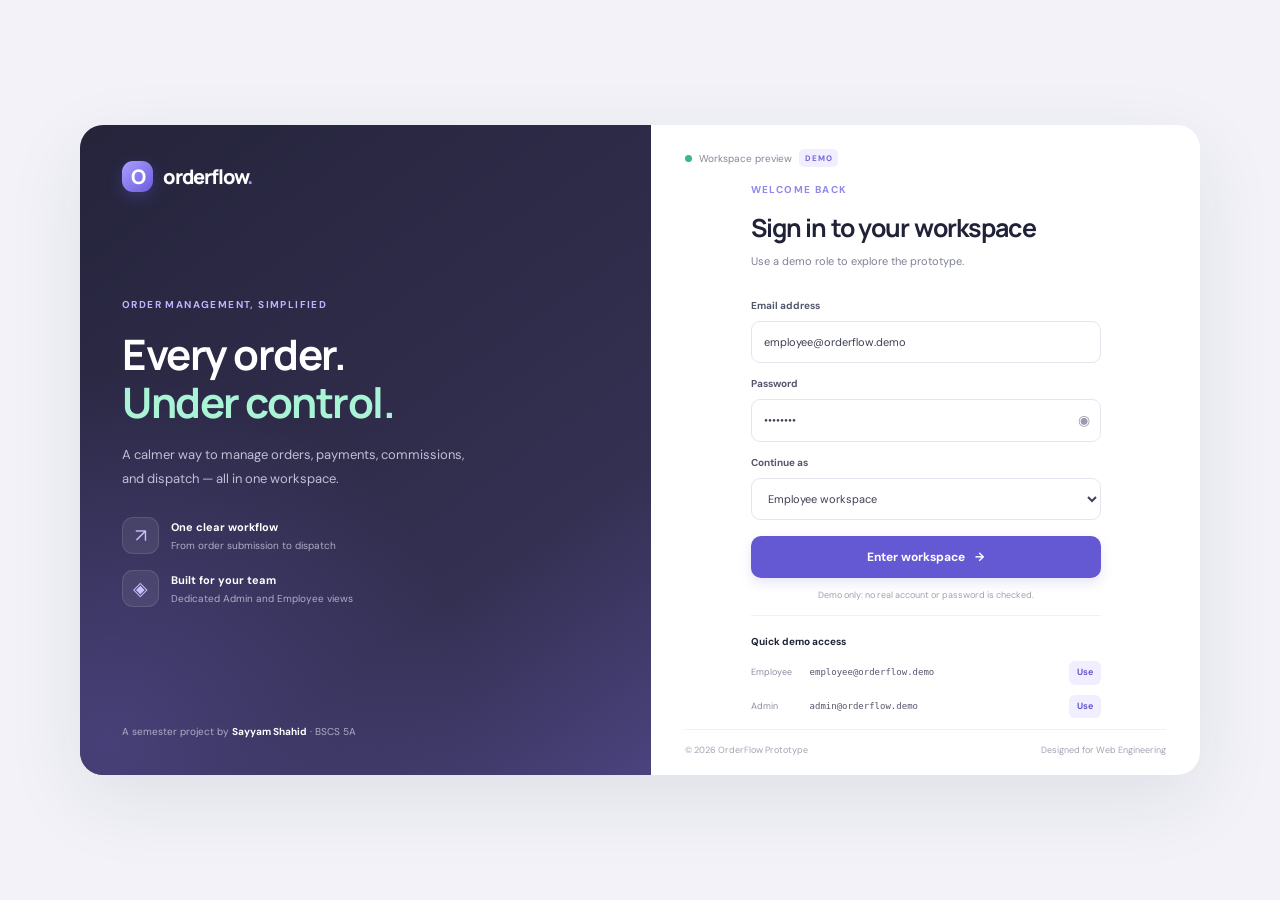
==== index.html @ 7c4fb4cf "Initial commit" ====
<!doctype html>
<html lang="en">
<head>
  <meta charset="utf-8">
  <meta name="viewport" content="width=device-width, initial-scale=1">
  <meta name="description" content="OrderFlow order management system front-end prototype">
  <title>Sign in | OrderFlow</title>
  <link rel="preconnect" href="https://fonts.googleapis.com">
  <link href="https://fonts.googleapis.com/css2?family=DM+Sans:wght@400;500;600;700&family=Manrope:wght@400;500;600;700;800&display=swap" rel="stylesheet">
  <link rel="stylesheet" href="css/style.css">
  <script src="js/app.js" defer></script>
</head>
<body class="login-page">
  <main class="login-shell">
    <section class="login-brand">
      <a class="brand brand-light" href="index.html"><span class="brand-mark">O</span><span>orderflow<span class="brand-dot">.</span></span></a>
      <div class="login-brand-copy">
        <span class="eyebrow">ORDER MANAGEMENT, SIMPLIFIED</span>
        <h1>Every order.<br><em>Under control.</em></h1>
        <p>A calmer way to manage orders, payments, commissions, and dispatch — all in one workspace.</p>
        <div class="login-feature"><span class="feature-icon">↗</span><span><b>One clear workflow</b><small>From order submission to dispatch</small></span></div>
        <div class="login-feature"><span class="feature-icon">◈</span><span><b>Built for your team</b><small>Dedicated Admin and Employee views</small></span></div>
      </div>
      <div class="login-brand-footer">A semester project by <b>Sayyam Shahid</b> · BSCS 5A</div>
    </section>
    <section class="login-panel">
      <div class="login-top"><span class="status-dot"></span> Workspace preview <span class="demo-label">DEMO</span></div>
      <div class="login-form-wrap">
        <span class="eyebrow">WELCOME BACK</span>
        <h2>Sign in to your workspace</h2>
        <p class="muted">Use a demo role to explore the prototype.</p>
        <form id="loginForm" class="stack-form">
          <label for="loginEmail">Email address</label>
          <input id="loginEmail" name="email" type="email" placeholder="you@company.com" value="employee@orderflow.demo" required>
          <label for="loginPassword">Password</label>
          <div class="password-field"><input id="loginPassword" name="password" type="password" placeholder="Enter any password" value="demo1234" required><button class="password-toggle" type="button" data-toggle-password="loginPassword" aria-label="Show password">◉</button></div>
          <label for="loginRole">Continue as</label>
          <select id="loginRole" name="role"><option value="employee">Employee workspace</option><option value="admin">Administrator workspace</option></select>
          <button class="btn btn-primary btn-wide" type="submit">Enter workspace <span>→</span></button>
          <p class="form-note">Demo only: no real account or password is checked.</p>
        </form>
        <div class="demo-accounts"><b>Quick demo access</b><div><span>Employee</span><code>employee@orderflow.demo</code><button type="button" data-demo-role="employee">Use</button></div><div><span>Admin</span><code>admin@orderflow.demo</code><button type="button" data-demo-role="admin">Use</button></div></div>
      </div>
      <footer class="login-footer">© 2026 OrderFlow Prototype <span>Designed for Web Engineering</span></footer>
    </section>
  </main>
</body>
</html>
---- css/style.css ----
/* OrderFlow — shared responsive UI
   Student project: Sayyam Shahid | MIS 41488 | Section 5A */
:root{--ink:#202238;--muted:#7e8197;--paper:#f6f7fb;--surface:#fff;--line:#ececf3;--violet:#6558d3;--violet-dark:#5145bc;--violet-soft:#f0eeff;--mint:#2aa982;--mint-soft:#e6f7f0;--amber:#d99b2b;--amber-soft:#fff4df;--coral:#df6c72;--coral-soft:#fff0f0;--blue:#4e8fdb;--blue-soft:#eaf3ff;--nav:#202032;--nav-muted:#a6a6bc;--shadow:0 10px 35px rgba(36,34,68,.045);--radius:16px}
*{box-sizing:border-box}html{scroll-behavior:smooth}body{margin:0;background:var(--paper);color:var(--ink);font-family:"DM Sans",Arial,sans-serif;font-size:14px;line-height:1.5}h1,h2,h3,h4,p{margin-top:0}h1,h2,h3{font-family:Manrope,"DM Sans",sans-serif;letter-spacing:-.035em}h1{font-size:30px;line-height:1.2;margin-bottom:8px}h2{font-size:25px}h3{font-size:16px;margin-bottom:5px}p{color:var(--muted)}a{color:inherit;text-decoration:none}button,input,select,textarea{font:inherit}button,a,select{ -webkit-tap-highlight-color:transparent}button{cursor:pointer}button:focus-visible,a:focus-visible,input:focus-visible,select:focus-visible,textarea:focus-visible{outline:3px solid #b8b2ff;outline-offset:2px}button:disabled{opacity:.45;cursor:not-allowed}.muted{color:var(--muted)}.eyebrow{font-size:10px;letter-spacing:.14em;font-weight:700;color:#9188e9}.brand{display:flex;align-items:center;gap:10px;color:#fff;font:800 20px Manrope,sans-serif;letter-spacing:-.06em}.brand-mark{width:31px;height:31px;border-radius:11px;background:linear-gradient(135deg,#a99fff,#6d5bdd);display:grid;place-items:center;color:#fff;font-size:20px;box-shadow:0 5px 15px #6758d34d}.brand-dot{color:#9d92ff}.btn{display:inline-flex;align-items:center;justify-content:center;gap:10px;border:1px solid transparent;border-radius:10px;padding:11px 16px;font-weight:700;font-size:12px;transition:transform .18s,background .18s,border-color .18s}.btn:hover{transform:translateY(-1px)}.btn-primary{background:var(--violet);color:white;box-shadow:0 5px 12px #6558d326}.btn-primary:hover{background:var(--violet-dark)}.btn-secondary{background:white;border-color:#e5e5ef;color:#484960}.btn-secondary:hover{border-color:#c9c4f8;background:#fbfaff}.btn-wide{width:100%;margin-top:8px}.btn-small{padding:8px 11px;font-size:11px}.text-link,.inline-link{color:var(--violet);font-weight:700;font-size:12px}.inline-link{display:block;background:none;border:0;padding:4px 0;text-align:left}.text-link:hover,.inline-link:hover{text-decoration:underline}
.app-layout{min-height:100vh}.sidebar{position:fixed;z-index:30;left:0;top:0;bottom:0;width:252px;background:var(--nav);color:#fff;padding:27px 17px 15px;display:flex;flex-direction:column;overflow-y:auto}.sidebar>.brand{padding:0 11px 30px}.workspace-switch{display:flex;align-items:center;gap:10px;background:#2c2c42;border:1px solid #3a3a50;border-radius:12px;padding:10px;margin-bottom:30px}.workspace-avatar{width:33px;height:33px;border-radius:10px;background:#e4e0ff;color:#6558d3;display:grid;place-items:center;font-weight:800}.workspace-switch span:nth-child(2){min-width:0;flex:1}.workspace-switch b,.workspace-switch small{display:block}.workspace-switch b{font-size:11px}.workspace-switch small{font-size:10px;color:#a4a4bc;margin-top:2px}.switch-chevron{color:#a6a6bc}.nav-caption{font-size:9px;font-weight:700;letter-spacing:.14em;color:#85859f;padding:0 11px;margin:0 0 9px}.side-nav{display:grid;gap:4px}.nav-link{display:flex;align-items:center;gap:12px;padding:11px;border-radius:9px;color:var(--nav-muted);font-size:12px;font-weight:500;transition:.18s}.nav-link:hover{color:#fff;background:#2c2c43}.nav-link.active{color:#fff;background:linear-gradient(90deg,#6558d3,#6658ce);box-shadow:0 5px 14px #0d0c20a3}.nav-icon{font-size:17px;width:20px;text-align:center}.sidebar-bottom{margin-top:auto;padding-top:22px}.help-card{padding:15px;background:#2b2b41;border:1px solid #3b3b51;border-radius:12px;margin:0 2px 18px}.help-icon{display:grid;place-items:center;width:23px;height:23px;border-radius:8px;background:#47405f;color:#c7c0ff;font-weight:800;margin-bottom:10px}.help-card b{font-size:12px}.help-card p{font-size:10px;color:#aaaac0;margin:5px 0 8px}.help-card a{font-size:10px;color:#b7afff;font-weight:700}.logout-link{margin-bottom:12px}.user-mini{display:flex;align-items:center;gap:9px;border-top:1px solid #3a3a4e;padding:17px 4px 0}.avatar{flex:0 0 auto;width:31px;height:31px;border-radius:50%;display:grid;place-items:center;background:#e7e4ff;color:#6255c8;font-size:10px;font-weight:800}.user-mini span:nth-child(2){flex:1;min-width:0}.user-mini b,.user-mini small{display:block}.user-mini b{font-size:11px}.user-mini small{font-size:10px;color:#9c9cb4}.user-more{color:#9999b2;font-size:11px}
.main-area{margin-left:252px;min-width:0}.topbar{height:76px;background:#fff;border-bottom:1px solid var(--line);display:flex;align-items:center;justify-content:space-between;padding:0 34px;gap:20px;position:sticky;top:0;z-index:20}.breadcrumb{display:flex;align-items:center;gap:11px;font-size:11px;color:#999bad}.breadcrumb b{color:#38394f;font-weight:700}.topbar-actions{display:flex;align-items:center;gap:18px}.global-search{height:37px;width:230px;border:1px solid #e8e8f0;border-radius:9px;display:flex;align-items:center;gap:8px;padding:0 10px;color:#a2a3b4}.global-search>span{font-size:21px}.global-search input{border:0;outline:0;min-width:0;width:100%;font-size:11px;color:var(--ink);background:transparent}.global-search kbd{white-space:nowrap;font-size:9px;background:#f5f5fa;border:1px solid #e8e8f0;border-radius:4px;padding:2px 4px}.icon-button{border:0;background:transparent;color:#6f7188;font-size:19px;position:relative}.notification-button i{position:absolute;width:5px;height:5px;background:#ed777d;border:1px solid white;border-radius:50%;right:0;top:2px}.top-user{display:flex;align-items:center;gap:8px;font-size:11px;font-weight:700;white-space:nowrap}.top-user .avatar{width:29px;height:29px}.mobile-menu{display:none;border:0;background:transparent;font-size:20px}.page-content{padding:29px 34px 20px;max-width:1700px;margin:auto}.page-heading{display:flex;justify-content:space-between;align-items:center;gap:20px;margin-bottom:24px}.page-heading h1{font-size:27px}.page-heading p{font-size:12px;margin-bottom:0}.heading-actions{display:flex;gap:8px}.welcome-banner,.commission-hero{position:relative;overflow:hidden;display:flex;justify-content:space-between;align-items:center;min-height:157px;border-radius:var(--radius);padding:25px 29px;background:linear-gradient(110deg,#292742 0%,#3a3566 60%,#5145a5 100%);color:#fff;margin-bottom:21px}.welcome-banner h2,.commission-hero h2{font-size:24px;margin:10px 0 7px;color:#fff}.welcome-banner p,.commission-hero p{color:#c6c4dc;margin:0;font-size:12px}.banner-tag{font-size:9px;letter-spacing:.14em;color:#b9b0ff;font-weight:700}.welcome-banner h2 span{color:#b7ffdf;font-size:20px}.banner-art{position:relative;width:180px;height:125px;flex:0 0 180px}.art-ring{position:absolute;border:1px solid #ffffff2e;border-radius:50%;transform:rotate(-25deg)}.ring-one{width:160px;height:100px;right:2px;top:10px}.ring-two{width:125px;height:145px;right:24px;top:-9px}.art-box{position:absolute;right:54px;top:32px;width:65px;height:65px;border-radius:20px;background:linear-gradient(135deg,#9d94ff,#5e50c7);display:grid;place-items:center;font-size:29px;box-shadow:0 15px 35px #17132e66;transform:rotate(10deg);color:white}
.stats-grid{display:grid;grid-template-columns:repeat(4,minmax(0,1fr));gap:16px;margin-bottom:21px}.stat-card,.mini-stat{position:relative;min-width:0;background:#fff;border:1px solid #eeedf5;border-radius:14px;padding:18px 18px 15px;box-shadow:var(--shadow);overflow:hidden}.stat-top{display:flex;align-items:center;justify-content:space-between;gap:10px;color:#777a91;font-size:11px;font-weight:600}.stat-icon,.mini-stat-icon{width:35px;height:35px;display:grid;place-items:center;border-radius:11px;font-size:16px;font-weight:700;flex:0 0 auto}.violet{background:var(--violet-soft);color:var(--violet)}.amber{background:var(--amber-soft);color:var(--amber)}.green{background:var(--mint-soft);color:var(--mint)}.blue{background:var(--blue-soft);color:var(--blue)}.coral{background:var(--coral-soft);color:var(--coral)}.stat-value{font:800 25px Manrope,sans-serif;letter-spacing:-.055em;margin:9px 0 7px;white-space:nowrap}.stat-foot{display:flex;align-items:center;gap:6px;color:#a1a2b2;font-size:9px;flex-wrap:wrap}.trend{font-size:9px;font-weight:700;padding:3px 5px;border-radius:5px}.trend.up{color:#229a72;background:#e7f8f1}.trend.warning{color:#c08a26;background:#fff4df}.sparkline{height:28px;display:flex;align-items:flex-end;gap:4px;position:absolute;right:15px;bottom:15px;opacity:.8}.sparkline i{display:block;width:4px;border-radius:4px 4px 0 0;background:#8b80e8}.stat-caption{display:block;font-size:9px;color:#a1a2b2;margin-top:12px}.progress-track{height:5px;background:#f0f0f6;border-radius:8px;overflow:hidden;margin-top:14px}.progress-track span{display:block;height:100%;border-radius:8px}.content-grid{display:grid;gap:18px;margin-bottom:20px}.content-grid-main{grid-template-columns:minmax(0,1.65fr) minmax(270px,1fr)}.panel{min-width:0;background:#fff;border:1px solid #eeedf5;border-radius:var(--radius);padding:20px;box-shadow:var(--shadow)}.panel-large{min-width:0}.panel-header{display:flex;align-items:flex-start;justify-content:space-between;gap:15px;margin-bottom:18px}.panel-header h3{margin-bottom:4px}.panel-header p{font-size:10px;margin-bottom:0}.compact-select{border:1px solid #e9e9f1;border-radius:8px;padding:8px 10px;background:#fff;color:#77788e;font-size:10px;max-width:150px}.more-button{border:0;background:transparent;color:#9697a9;letter-spacing:2px}.chart-legend{display:flex;gap:18px;margin-bottom:12px;color:#8a8b9f;font-size:10px}.legend-dot{display:inline-block;width:8px;height:8px;border-radius:50%;margin-right:6px}.violet-dot{background:#7569df}.mint-dot{background:#55c4a0}.amber-dot{background:#edb84d}.coral-dot{background:#ec898c}.bar-chart{height:230px;display:flex;position:relative;padding:8px 0 0 31px}.bar-chart:before{content:"";position:absolute;left:32px;right:0;top:10px;bottom:26px;background:repeating-linear-gradient(to bottom,#f0f0f6 0,#f0f0f6 1px,transparent 1px,transparent 25%)}.chart-y-labels{position:absolute;left:0;top:3px;bottom:24px;display:flex;flex-direction:column;justify-content:space-between;font-size:9px;color:#a7a8b8}.chart-bars{position:relative;z-index:1;display:flex;justify-content:space-around;align-items:stretch;gap:8px;width:100%;height:100%;padding:0 6px}.bar-group{display:flex;flex:1;min-width:0;flex-direction:column;align-items:center;justify-content:flex-end;gap:9px}.bar-pair{height:calc(100% - 28px);display:flex;align-items:flex-end;gap:5px;width:100%;justify-content:center}.bar-pair i{display:block;width:min(19px,35%);background:#7569df;border-radius:5px 5px 1px 1px;min-height:3px;transition:height .3s}.bar-pair .approved-bar{background:#70cfad}.bar-group>span{font-size:10px;color:#9899ad}.donut-wrap{height:150px;display:grid;place-items:center;position:relative}.donut-chart{width:139px;height:139px;border-radius:50%;display:grid;place-items:center;background:conic-gradient(#7569df 0 75%,#efb84f 75% 89%,#ec898c 89% 100%);position:relative}.donut-chart:before{content:"";position:absolute;inset:15px;background:white;border-radius:50%}.donut-chart>div{position:relative;z-index:1;text-align:center}.donut-chart b{display:block;font:800 22px Manrope,sans-serif;letter-spacing:-.05em}.donut-chart small{display:block;font-size:9px;color:#9a9bad;margin-top:2px}.donut-center{display:none}.status-legend{display:grid;gap:11px;margin-top:12px}.status-legend>div{display:flex;justify-content:space-between;align-items:center;font-size:10px;color:#77798e}.status-legend>div>span{display:flex;align-items:center}.status-legend b{font-size:11px;color:#44465c}.status-legend b small{font-size:9px;color:#a1a2b1;font-weight:500;margin-left:5px}.admin-donut{background:conic-gradient(#7569df 0 77%,#efb84f 77% 92%,#ec898c 92% 100%)}
.table-panel{padding:20px 0 0;overflow:hidden;margin-bottom:20px}.table-panel>.panel-header{padding:0 20px}.table-wrap{width:100%;overflow-x:auto}table{border-collapse:collapse;width:100%;min-width:740px;text-align:left}th{font-size:9px;letter-spacing:.025em;color:#9a9bad;font-weight:700;background:#fbfbfd;padding:12px 17px;border-top:1px solid #f0f0f5;border-bottom:1px solid #f0f0f5;white-space:nowrap}td{font-size:10px;color:#77798d;padding:13px 17px;border-bottom:1px solid #f2f2f7;white-space:nowrap}tbody tr:last-child td{border-bottom:0}tbody tr:hover{background:#fcfcff}td b{color:#393b52;font-weight:700}.money{font-weight:700;color:#34364d}.customer-cell{display:flex;align-items:center;gap:9px}.customer-cell>span:last-child b,.customer-cell>span:last-child small{display:block}.customer-cell>span:last-child small{font-size:9px;color:#a2a3b2;margin-top:2px}.customer-avatar{display:grid;place-items:center;width:30px;height:30px;border-radius:10px;font-size:9px;font-weight:700}.ca-purple{background:#f0edff;color:#7569df}.ca-green{background:#e6f7f0;color:#2aa982}.ca-blue{background:#eaf3ff;color:#4e8fdb}.status-pill,.payment-pill,.pill-soft{display:inline-flex;align-items:center;gap:5px;border-radius:6px;padding:5px 8px;font-size:9px;font-weight:700;white-space:nowrap}.status-pill:before{content:"";display:inline-block;width:5px;height:5px;border-radius:50%;background:currentColor}.status-pill.pending{background:#fff4df;color:#c08a26}.status-pill.approved{background:#e6f7f0;color:#269b73}.status-pill.rejected{background:#fff0f0;color:#d7646b}.payment-pill.paid{background:#e6f7f0;color:#269b73}.payment-pill.partial{background:#fff4df;color:#c08a26}.payment-pill.cod{background:#eff0f6;color:#77798d}.row-link{font-size:15px;color:#a3a4b4}.table-subtext{display:block;font-size:9px;color:#a0a1b2;margin:4px 0}.id-cell b,.id-cell small{display:block}.id-cell small{font-size:9px;color:#999bad;margin-top:4px}.table-tools{display:flex;align-items:center;gap:8px}.table-search{display:flex;align-items:center;gap:7px;padding:0 10px;border:1px solid #e8e8f0;border-radius:8px;color:#a3a4b5;height:34px;min-width:180px}.table-search input{width:100%;min-width:0;border:0;outline:0;background:transparent;font-size:10px}.table-footer{display:flex;align-items:center;justify-content:space-between;padding:13px 20px;color:#9b9caf;font-size:10px;border-top:1px solid #f0f0f5}.table-footer>div{display:flex;gap:4px}.pagination-btn{border:1px solid #e9e9f1;background:white;border-radius:6px;padding:5px 9px;color:#85869a;font-size:10px}.pagination-btn.current{background:var(--violet);color:white;border-color:var(--violet)}.empty-state{text-align:center;padding:30px;color:#8c8da0;font-size:12px}.app-footer{display:flex;justify-content:space-between;gap:10px;color:#a2a3b3;font-size:9px;padding:13px 3px 0}
.mini-stat{display:flex;align-items:center;gap:12px;padding:17px}.mini-stat-icon{width:38px;height:38px}.mini-stat small,.mini-stat b{display:block}.mini-stat small{font-size:10px;color:#8c8da0}.mini-stat b{font:800 21px Manrope,sans-serif;margin-top:3px}.stats-grid-compact{margin-bottom:20px}.stepper{display:grid;grid-template-columns:repeat(3,1fr);gap:10px;margin-bottom:20px}.step{display:flex;align-items:center;gap:12px;padding:15px 18px;border:1px solid #ecebf4;border-radius:12px;background:white}.step>span{width:34px;height:34px;display:grid;place-items:center;border-radius:10px;background:#f2f1fa;color:#8a8ba1;font-weight:800;font-size:11px}.step.active>span{background:var(--violet-soft);color:var(--violet)}.step b,.step small{display:block}.step b{font-size:11px}.step small{font-size:9px;color:#9a9bad;margin-top:3px}.form-layout{display:grid;grid-template-columns:minmax(0,1.7fr) minmax(250px,.8fr);align-items:start;gap:20px}.form-main{display:grid;gap:17px}.form-panel{padding:22px}.form-section-title{display:flex;align-items:flex-start;gap:12px;padding-bottom:19px;border-bottom:1px solid #f0f0f6;margin-bottom:20px}.section-number{width:34px;height:34px;border-radius:10px;display:grid;place-items:center;background:var(--violet-soft);color:var(--violet);font-size:11px;font-weight:800;flex:0 0 auto}.form-section-title h3{margin:1px 0 4px}.form-section-title p{font-size:10px;margin:0}.form-grid{display:grid;grid-template-columns:repeat(2,minmax(0,1fr));gap:17px}.field{display:flex;flex-direction:column;gap:7px;min-width:0}.field-full{grid-column:1/-1}.field label,.payment-options legend{font-size:10px;font-weight:700;color:#55576c}.field label>span,.payment-options legend span{color:#dd7478}.field label small{font-weight:500;color:#9b9caf}.field input:not([type=radio]):not([type=file]),.field select,.field textarea,.stack-form input,.stack-form select{width:100%;border:1px solid #e5e5ef;background:#fff;border-radius:9px;padding:11px 12px;color:#3d3f55;font-size:11px;outline:0;transition:border-color .15s,box-shadow .15s}.field input:focus,.field select:focus,.field textarea:focus,.stack-form input:focus,.stack-form select:focus{border-color:#9c93f0;box-shadow:0 0 0 3px #7569df12}.field input::placeholder,.field textarea::placeholder,.stack-form input::placeholder{color:#b4b5c2}.field textarea{resize:vertical;min-height:82px}.field-hint{font-size:9px;color:#a0a1b2}.input-prefix{display:flex;align-items:center;border:1px solid #e5e5ef;border-radius:9px;overflow:hidden}.input-prefix>span{padding:0 12px;color:#8d8ea2;background:#fafafd;border-right:1px solid #ececf3;align-self:stretch;display:grid;place-items:center}.field .input-prefix input{border:0!important;box-shadow:none!important}.payment-options{padding:0;border:0;margin:0 0 20px;display:grid;gap:9px}.payment-options legend{margin-bottom:11px}.payment-option{display:flex;align-items:center;gap:11px;border:1px solid #e9e9f1;border-radius:10px;padding:12px;cursor:pointer;position:relative}.payment-option:has(input:checked){border-color:#bcb5fa;background:#fbfaff}.payment-option input{accent-color:var(--violet)}.payment-option-icon{width:32px;height:32px;display:grid;place-items:center;border-radius:9px;background:#f1efff;color:#6d5bdd;font-weight:800}.payment-option>span:nth-of-type(2){flex:1}.payment-option b,.payment-option small{display:block}.payment-option b{font-size:10px}.payment-option small{font-size:9px;color:#999bad;margin-top:2px}.payment-option>i{width:15px;height:15px;border:1px solid #d8d8e6;border-radius:50%}.payment-option:has(input:checked)>i{border:5px solid var(--violet)}.payment-extra{padding-top:3px}.file-drop{border:1px dashed #d8d5f2;border-radius:10px;background:#fcfbff;min-height:100px;display:flex;align-items:center;justify-content:center;flex-direction:column;gap:3px;cursor:pointer;color:#6558d3}.upload-icon{font-size:20px}.file-drop b{font-size:10px}.file-drop small{font-size:9px;color:#9b9caf}.file-drop input{width:1px;height:1px;opacity:0;position:absolute;pointer-events:none}.form-actions{display:flex;justify-content:flex-end;gap:9px}.form-aside{display:grid;gap:16px;position:sticky;top:95px}.order-summary{padding:21px}.summary-icon{width:38px;height:38px;border-radius:12px;display:grid;place-items:center;background:var(--violet-soft);color:var(--violet);font-size:18px;margin-bottom:13px}.order-summary h3{font-size:17px}.order-summary>p{font-size:10px;margin-bottom:20px}.summary-line,.summary-total{display:flex;justify-content:space-between;gap:12px;padding:11px 0;border-bottom:1px solid #f0f0f6;font-size:10px;color:#88899e}.summary-line b,.summary-total b{color:#3e4057}.summary-total{border:0;padding:14px 0 2px}.summary-note{display:flex;gap:8px;padding:11px;border-radius:9px;background:#f7f6ff;margin-top:19px;color:#7b70d7}.summary-note p{font-size:9px;margin:0;color:#8986aa}.tips-panel h3{margin-bottom:13px}.tips-panel ul{padding-left:17px;margin:0;color:#818298;font-size:10px}.tips-panel li{padding:5px 0}.commission-hero{background:linear-gradient(110deg,#27263e,#3b376a);min-height:140px}.commission-amount{display:flex;flex-direction:column;align-items:flex-end;gap:4px;z-index:1}.commission-amount small{font-size:10px;color:#c4c0e0}.commission-amount b{font:800 30px Manrope,sans-serif}.commission-amount span{font-size:10px;color:#a5e9ce}.pill-soft{background:#f3f1ff;color:#7569df}.commission-chart{height:220px;display:flex;align-items:stretch;padding-top:15px}.commission-bars{display:flex;align-items:flex-end;justify-content:space-around;width:100%;gap:12px;background:repeating-linear-gradient(to bottom,#f0f0f6 0,#f0f0f6 1px,transparent 1px,transparent 25%);padding:0 12px}.commission-bars>div{height:100%;flex:1;display:flex;flex-direction:column;align-items:center;justify-content:flex-end;gap:9px}.commission-bars i{display:block;width:min(30px,70%);border-radius:6px 6px 0 0;background:linear-gradient(#9c91f1,#6558d3);min-height:3px}.commission-bars span{font-size:10px;color:#9899ad}.payout-date{display:flex;align-items:center;gap:12px;margin:18px 0}.payout-date b{font:800 44px Manrope,sans-serif;letter-spacing:-.06em}.payout-date span{font-size:11px;font-weight:800;line-height:1.3;color:#7569df}.payout-panel>p{font-size:10px}.approval-summary{display:grid;grid-template-columns:repeat(3,minmax(0,1fr)) minmax(190px,1.2fr);gap:12px;margin-bottom:20px}.approval-summary>div:not(.approval-note){display:flex;align-items:center;gap:11px;background:white;border:1px solid #eeedf5;border-radius:12px;padding:15px}.approval-summary small,.approval-summary b{display:block}.approval-summary small{font-size:9px;color:#9293a7}.approval-summary b{font-size:14px;margin-top:4px}.approval-note{display:flex;align-items:center;gap:9px;padding:14px;border-radius:12px;background:#fff8e9;color:#9e7a32;font-size:10px}.decision-actions{display:flex;gap:5px}.decision-btn{width:27px;height:27px;border-radius:8px;border:1px solid transparent;font-weight:800}.decision-btn.approve{background:#e6f7f0;color:#269b73}.decision-btn.reject{background:#fff0f0;color:#d7646b}.decision-btn:hover{filter:brightness(.96);transform:translateY(-1px)}.decision-complete{font-size:10px;color:#a0a1b2}.report-filters{display:flex;align-items:flex-end;gap:15px;margin-bottom:20px;padding:15px 18px}.report-filters .field{width:190px}.report-filters .field select{padding:9px 10px}.report-export{margin-left:auto}.collection-visual{padding:6px 0 3px}.collection-total{display:flex;justify-content:space-between;gap:10px;color:#898a9e;font-size:11px;margin-bottom:14px}.collection-total b{color:#3e4057;font-size:14px}.collection-track{height:13px;border-radius:8px;overflow:hidden;background:#f3dba8}.collection-track span{display:block;height:100%;border-radius:8px;background:#55c4a0}.collection-legend{display:flex;justify-content:space-between;gap:12px;margin-top:13px;font-size:10px;color:#898a9e}.collection-legend b{color:#46485d;margin-left:4px}.collection-breakdown{display:grid;grid-template-columns:1fr 1fr;gap:12px;border-top:1px solid #f0f0f5;margin-top:22px;padding-top:17px}.collection-breakdown small,.collection-breakdown b{display:block}.collection-breakdown small{font-size:10px;color:#9293a7}.collection-breakdown b{font:700 17px Manrope,sans-serif;margin-top:5px}.dispatch-progress{display:grid;gap:22px;padding:15px 0}.progress-label{display:flex;justify-content:space-between;font-size:10px;color:#88899d}.progress-label b{color:#46485c}.tracking-code{background:#f5f4fb;color:#5e57a5;padding:5px 7px;border-radius:5px;font-size:9px}.quick-actions>a{display:flex;align-items:center;gap:10px;padding:13px 0;border-bottom:1px solid #f0f0f5}.quick-actions>a:last-child{border:0}.quick-action-icon{width:33px;height:33px;border-radius:10px;display:grid;place-items:center;font-size:15px}.quick-actions>a>span:nth-child(2){flex:1}.quick-actions b,.quick-actions small{display:block}.quick-actions b{font-size:10px}.quick-actions small{font-size:9px;color:#999bad;margin-top:3px}.quick-actions>a>span:last-child{color:#a3a4b4}.toast-region{position:fixed;right:22px;bottom:22px;z-index:100;display:grid;gap:8px}.toast{max-width:330px;padding:13px 16px;border-radius:11px;background:#29283f;color:white;box-shadow:0 12px 35px #15142a35;font-size:12px;animation:toast-in .2s ease-out}.toast.success{border-left:4px solid #55c4a0}.toast.error{border-left:4px solid #ec898c}@keyframes toast-in{from{transform:translateY(8px);opacity:0}to{transform:translateY(0);opacity:1}}
/* Sign-in screen */.login-page{min-height:100vh;background:#f2f2f8;display:grid;place-items:center;padding:35px}.login-shell{width:min(1120px,100%);min-height:650px;display:grid;grid-template-columns:1.02fr .98fr;background:#fff;border-radius:23px;overflow:hidden;box-shadow:0 25px 80px #24233e16}.login-brand{background:radial-gradient(circle at 5% 95%,#474078 0,transparent 45%),linear-gradient(145deg,#25243b,#343052 70%,#4a437e);padding:36px 42px;display:flex;flex-direction:column;color:#fff;position:relative;overflow:hidden}.brand-light{align-self:flex-start}.login-brand-copy{margin:auto 0;max-width:390px;position:relative;z-index:1}.login-brand-copy .eyebrow{color:#bcb4ff}.login-brand-copy h1{font-size:42px;line-height:1.14;margin:17px 0}.login-brand-copy h1 em{font-style:normal;color:#a9f3d6}.login-brand-copy>p{color:#c0bfd5;line-height:1.8;font-size:13px;max-width:345px;margin-bottom:27px}.login-feature{display:flex;align-items:center;gap:12px;margin:16px 0}.feature-icon{width:37px;height:37px;border-radius:11px;display:grid;place-items:center;background:#ffffff13;border:1px solid #ffffff1b;color:#c7c0ff;font-size:19px}.login-feature b,.login-feature small{display:block}.login-feature b{font-size:11px}.login-feature small{font-size:10px;color:#aeadc8;margin-top:3px}.login-brand-footer{font-size:10px;color:#aeadc8}.login-brand-footer b{color:#fff}.login-panel{display:flex;flex-direction:column;padding:24px 34px 18px}.login-top{display:flex;align-items:center;gap:7px;color:#85869b;font-size:10px}.status-dot{width:7px;height:7px;border-radius:50%;background:#3ab68a}.demo-label{font-size:8px;font-weight:800;letter-spacing:.1em;padding:3px 6px;background:#f1efff;color:#7569df;border-radius:5px}.login-form-wrap{width:min(350px,100%);margin:auto}.login-form-wrap h2{font-size:25px;margin:10px 0 7px}.login-form-wrap>p{font-size:11px;margin-bottom:23px}.stack-form{display:grid;gap:8px}.stack-form>label{font-size:10px;font-weight:700;color:#55576c;margin-top:5px}.stack-form input,.stack-form select{padding:12px;font-size:11px}.password-field{position:relative}.password-field input{padding-right:42px}.password-toggle{position:absolute;right:5px;top:4px;bottom:4px;border:0;background:transparent;color:#999bad}.form-note{text-align:center;font-size:9px!important;color:#a0a1b2!important;margin:3px 0 13px!important}.demo-accounts{border-top:1px solid #f0f0f5;padding-top:14px}.demo-accounts>b{font-size:10px}.demo-accounts>div{display:flex;align-items:center;gap:7px;margin-top:10px;font-size:9px}.demo-accounts>div span{width:52px;color:#8c8da0}.demo-accounts code{flex:1;min-width:0;font-size:9px;color:#55576c}.demo-accounts button{border:0;background:#f1efff;color:#6558d3;padding:5px 8px;border-radius:6px;font-size:9px;font-weight:700}.login-footer{display:flex;justify-content:space-between;gap:8px;color:#a2a3b3;font-size:9px;border-top:1px solid #f1f1f6;padding-top:14px}.login-footer span{text-align:right}
@media(min-width:1500px){.page-content{padding-left:42px;padding-right:42px}.stats-grid{gap:20px}.panel{padding:24px}.table-panel{padding:20px 0 0}.table-panel>.panel-header{padding:0 24px}}
@media(max-width:1200px){.sidebar{width:220px}.main-area{margin-left:220px}.page-content{padding:25px 23px 18px}.topbar{padding:0 23px}.global-search{width:190px}.stats-grid{gap:11px}.stat-card{padding:15px}.stat-value{font-size:22px}.content-grid-main{grid-template-columns:minmax(0,1.4fr) minmax(250px,1fr)}.approval-summary{grid-template-columns:repeat(3,minmax(0,1fr))}.approval-note{grid-column:1/-1}.form-layout{grid-template-columns:minmax(0,1.5fr) minmax(230px,.8fr)}}
@media(max-width:950px){.sidebar{transform:translateX(-100%);transition:transform .25s ease;box-shadow:10px 0 35px #17162d22}.sidebar.open{transform:translateX(0)}.main-area{margin-left:0}.mobile-menu{display:block}.topbar{gap:12px}.breadcrumb{margin-right:auto}.content-grid-main{grid-template-columns:1fr 1fr}.panel-large{grid-column:1/-1}.form-layout{grid-template-columns:1fr}.form-aside{position:static;grid-template-columns:1fr 1fr}.stats-grid{grid-template-columns:repeat(2,minmax(0,1fr))}.approval-summary{grid-template-columns:repeat(2,minmax(0,1fr))}.approval-note{grid-column:auto}.global-search{width:200px}.top-user>span:not(.avatar){display:none}}
@media(max-width:650px){body{font-size:13px}.topbar{height:62px;padding:0 15px}.topbar-actions{gap:10px}.global-search{width:35px;border:0;padding:0;justify-content:center}.global-search>span{font-size:24px}.global-search input,.global-search kbd{display:none}.breadcrumb{font-size:10px;gap:6px}.top-user{display:none}.page-content{padding:21px 13px 15px}.page-heading{align-items:flex-start;margin-bottom:18px}.page-heading h1{font-size:23px}.page-heading p{font-size:11px}.heading-actions .btn{font-size:10px;padding:10px}.welcome-banner,.commission-hero{padding:20px;min-height:145px}.welcome-banner h2,.commission-hero h2{font-size:20px}.banner-art{width:80px;flex-basis:80px;opacity:.7;transform:scale(.75);transform-origin:center right;margin-right:-8px}.stats-grid{gap:10px}.stat-card{padding:13px;border-radius:12px}.stat-top{font-size:10px}.stat-icon{width:30px;height:30px;font-size:14px}.stat-value{font-size:21px}.stat-foot{font-size:9px}.content-grid-main{grid-template-columns:1fr;gap:13px}.panel-large{grid-column:auto}.panel{padding:16px;border-radius:13px}.table-panel{padding:16px 0 0}.table-panel>.panel-header{padding:0 15px}.panel-header{gap:9px}.panel-header h3{font-size:14px}.panel-header p{font-size:9px}.bar-chart{height:195px}.stepper{gap:6px}.step{padding:10px 7px;gap:6px}.step>span{width:26px;height:26px;font-size:9px}.step b{font-size:9px}.step small{display:none}.form-panel{padding:16px}.form-grid{gap:13px}.form-section-title{padding-bottom:15px;margin-bottom:16px}.form-section-title h3{font-size:14px}.field input:not([type=radio]):not([type=file]),.field select,.field textarea{font-size:12px;padding:10px}.form-aside{grid-template-columns:1fr}.commission-hero{align-items:flex-start;flex-direction:column;gap:17px}.commission-amount{align-items:flex-start}.commission-amount b{font-size:25px}.approval-summary{grid-template-columns:1fr 1fr;gap:8px}.approval-summary>div:not(.approval-note){padding:11px;gap:8px}.approval-summary b{font-size:12px}.approval-summary small{font-size:8px}.approval-note{grid-column:1/-1}.orders-toolbar{flex-direction:column;align-items:stretch}.table-tools{width:100%}.table-search{flex:1;min-width:0}.table-tools .compact-select{width:115px}.table-footer{padding:12px 15px}.app-footer{flex-direction:column;gap:5px}.app-footer span:last-child{text-align:left}.report-filters{flex-wrap:wrap;align-items:stretch}.report-filters .field{width:calc(50% - 8px);flex:1}.report-export{margin-left:0;width:100%}.collection-breakdown b{font-size:14px}.login-page{padding:12px}.login-shell{grid-template-columns:1fr;min-height:0;border-radius:17px}.login-brand{padding:23px 24px;min-height:260px}.login-brand-copy{margin:40px 0 20px}.login-brand-copy h1{font-size:32px;margin:10px 0}.login-brand-copy>p{font-size:11px;margin-bottom:15px}.login-feature{display:none}.login-brand-footer{font-size:9px}.login-panel{padding:20px 24px}.login-form-wrap{padding:25px 0}.login-form-wrap h2{font-size:22px}.login-footer{font-size:8px}.login-footer span{max-width:45%}.demo-accounts>div{gap:5px}.demo-accounts code{font-size:8px}}
@media(prefers-reduced-motion:reduce){*,*::before,*::after{scroll-behavior:auto!important;animation-duration:.01ms!important;transition-duration:.01ms!important}}
@media print{body{background:white}.sidebar,.topbar,.heading-actions,.table-tools,.report-filters,.btn,.toast-region{display:none!important}.main-area{margin:0}.page-content{padding:0}.panel,.stat-card{box-shadow:none;break-inside:avoid}.app-footer{border-top:1px solid #ddd;margin-top:20px}.table-wrap{overflow:visible}table{min-width:0}th,td{padding:8px;font-size:9px}.welcome-banner,.commission-hero{print-color-adjust:exact;-webkit-print-color-adjust:exact}}
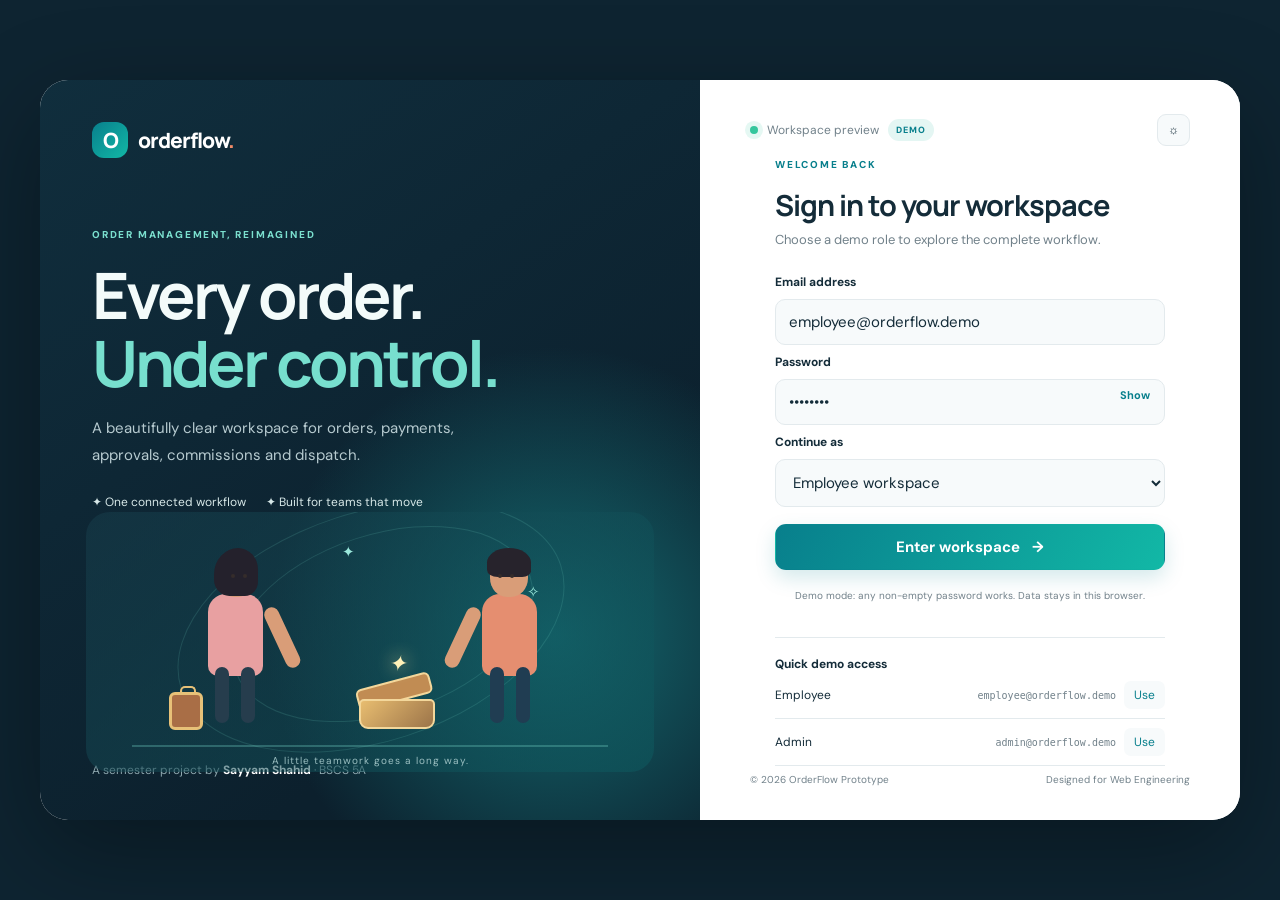
==== commit 778cab00: "Update Order Management System" ====
--- a/index.html
+++ b/index.html
@@ -1,48 +1,47 @@
 <!doctype html>
 <html lang="en">
 <head>
-  <meta charset="utf-8">
-  <meta name="viewport" content="width=device-width, initial-scale=1">
-  <meta name="description" content="OrderFlow order management system front-end prototype">
+  <meta charset="utf-8"><meta name="viewport" content="width=device-width, initial-scale=1">
+  <meta name="description" content="OrderFlow animated order management demo">
   <title>Sign in | OrderFlow</title>
   <link rel="preconnect" href="https://fonts.googleapis.com">
   <link href="https://fonts.googleapis.com/css2?family=DM+Sans:wght@400;500;600;700&family=Manrope:wght@400;500;600;700;800&display=swap" rel="stylesheet">
-  <link rel="stylesheet" href="css/style.css">
-  <script src="js/app.js" defer></script>
+  <link rel="stylesheet" href="css/style.css"><script src="js/app.js" defer></script>
 </head>
 <body class="login-page">
-  <main class="login-shell">
-    <section class="login-brand">
-      <a class="brand brand-light" href="index.html"><span class="brand-mark">O</span><span>orderflow<span class="brand-dot">.</span></span></a>
-      <div class="login-brand-copy">
-        <span class="eyebrow">ORDER MANAGEMENT, SIMPLIFIED</span>
-        <h1>Every order.<br><em>Under control.</em></h1>
-        <p>A calmer way to manage orders, payments, commissions, and dispatch — all in one workspace.</p>
-        <div class="login-feature"><span class="feature-icon">↗</span><span><b>One clear workflow</b><small>From order submission to dispatch</small></span></div>
-        <div class="login-feature"><span class="feature-icon">◈</span><span><b>Built for your team</b><small>Dedicated Admin and Employee views</small></span></div>
-      </div>
-      <div class="login-brand-footer">A semester project by <b>Sayyam Shahid</b> · BSCS 5A</div>
-    </section>
-    <section class="login-panel">
-      <div class="login-top"><span class="status-dot"></span> Workspace preview <span class="demo-label">DEMO</span></div>
-      <div class="login-form-wrap">
-        <span class="eyebrow">WELCOME BACK</span>
-        <h2>Sign in to your workspace</h2>
-        <p class="muted">Use a demo role to explore the prototype.</p>
-        <form id="loginForm" class="stack-form">
-          <label for="loginEmail">Email address</label>
-          <input id="loginEmail" name="email" type="email" placeholder="you@company.com" value="employee@orderflow.demo" required>
-          <label for="loginPassword">Password</label>
-          <div class="password-field"><input id="loginPassword" name="password" type="password" placeholder="Enter any password" value="demo1234" required><button class="password-toggle" type="button" data-toggle-password="loginPassword" aria-label="Show password">◉</button></div>
-          <label for="loginRole">Continue as</label>
-          <select id="loginRole" name="role"><option value="employee">Employee workspace</option><option value="admin">Administrator workspace</option></select>
-          <button class="btn btn-primary btn-wide" type="submit">Enter workspace <span>→</span></button>
-          <p class="form-note">Demo only: no real account or password is checked.</p>
-        </form>
-        <div class="demo-accounts"><b>Quick demo access</b><div><span>Employee</span><code>employee@orderflow.demo</code><button type="button" data-demo-role="employee">Use</button></div><div><span>Admin</span><code>admin@orderflow.demo</code><button type="button" data-demo-role="admin">Use</button></div></div>
-      </div>
-      <footer class="login-footer">© 2026 OrderFlow Prototype <span>Designed for Web Engineering</span></footer>
-    </section>
-  </main>
-</body>
-</html>+<main class="login-shell">
+  <section class="login-story">
+    <a class="brand brand-light" href="index.html"><span class="brand-mark">O</span><span>orderflow<span class="brand-dot">.</span></span></a>
+    <div class="story-copy"><span class="eyebrow">ORDER MANAGEMENT, REIMAGINED</span>
+      <h1>Every order.<br><em>Under control.</em></h1>
+      <p>A beautifully clear workspace for orders, payments, approvals, commissions and dispatch.</p>
+      <div class="story-points"><span>✦ One connected workflow</span><span>✦ Built for teams that move</span></div>
+    </div>
+    <div class="travel-scene" aria-label="Animated illustration of two people meeting with a suitcase">
+      <div class="scene-orbit orbit-a"></div><div class="scene-orbit orbit-b"></div>
+      <div class="scene-floor"></div>
+      <div class="traveller girl"><div class="head"><i class="hair"></i><i class="face"></i></div><div class="body"><i class="arm"></i></div><div class="legs"><i></i><i></i></div><div class="case case-girl"><i></i></div></div>
+      <div class="traveller man"><div class="head"><i class="hair"></i><i class="face"></i></div><div class="body"><i class="arm"></i></div><div class="legs"><i></i><i></i></div></div>
+      <div class="open-case"><i class="case-lid"></i><i class="case-base"></i><i class="case-glow">✦</i></div>
+      <div class="scene-spark spark-one">✦</div><div class="scene-spark spark-two">✧</div>
+      <span class="scene-caption">A little teamwork goes a long way.</span>
+    </div>
+    <div class="story-foot">A semester project by <b>Sayyam Shahid</b> · BSCS 5A</div>
+  </section>
+  <section class="login-panel">
+    <div class="login-top"><span class="live-dot"></span> Workspace preview <span class="demo-chip">DEMO</span><button class="theme-toggle" data-theme-toggle aria-label="Toggle theme">☼</button></div>
+    <div class="login-form-wrap">
+      <span class="eyebrow">WELCOME BACK</span><h2>Sign in to your workspace</h2><p class="muted">Choose a demo role to explore the complete workflow.</p>
+      <form id="loginForm" class="stack-form">
+        <label for="loginEmail">Email address</label><input id="loginEmail" name="email" type="email" value="employee@orderflow.demo" required>
+        <label for="loginPassword">Password</label><div class="password-field"><input id="loginPassword" name="password" type="password" value="demo1234" required><button type="button" class="password-toggle" data-toggle-password="loginPassword">Show</button></div>
+        <label for="loginRole">Continue as</label><select id="loginRole" name="role"><option value="employee">Employee workspace</option><option value="admin">Administrator workspace</option></select>
+        <button class="btn btn-primary btn-wide" type="submit">Enter workspace <span>→</span></button>
+        <p class="form-note">Demo mode: any non-empty password works. Data stays in this browser.</p>
+      </form>
+      <div class="demo-accounts"><b>Quick demo access</b><div><span>Employee</span><code>employee@orderflow.demo</code><button data-demo-role="employee">Use</button></div><div><span>Admin</span><code>admin@orderflow.demo</code><button data-demo-role="admin">Use</button></div></div>
+    </div>
+    <footer class="login-footer">© 2026 OrderFlow Prototype <span>Designed for Web Engineering</span></footer>
+  </section>
+</main>
+</body></html>
--- a/css/style.css
+++ b/css/style.css
@@ -1,16 +1,13 @@
-/* OrderFlow — shared responsive UI
-   Student project: Sayyam Shahid | MIS 41488 | Section 5A */
-:root{--ink:#202238;--muted:#7e8197;--paper:#f6f7fb;--surface:#fff;--line:#ececf3;--violet:#6558d3;--violet-dark:#5145bc;--violet-soft:#f0eeff;--mint:#2aa982;--mint-soft:#e6f7f0;--amber:#d99b2b;--amber-soft:#fff4df;--coral:#df6c72;--coral-soft:#fff0f0;--blue:#4e8fdb;--blue-soft:#eaf3ff;--nav:#202032;--nav-muted:#a6a6bc;--shadow:0 10px 35px rgba(36,34,68,.045);--radius:16px}
-*{box-sizing:border-box}html{scroll-behavior:smooth}body{margin:0;background:var(--paper);color:var(--ink);font-family:"DM Sans",Arial,sans-serif;font-size:14px;line-height:1.5}h1,h2,h3,h4,p{margin-top:0}h1,h2,h3{font-family:Manrope,"DM Sans",sans-serif;letter-spacing:-.035em}h1{font-size:30px;line-height:1.2;margin-bottom:8px}h2{font-size:25px}h3{font-size:16px;margin-bottom:5px}p{color:var(--muted)}a{color:inherit;text-decoration:none}button,input,select,textarea{font:inherit}button,a,select{ -webkit-tap-highlight-color:transparent}button{cursor:pointer}button:focus-visible,a:focus-visible,input:focus-visible,select:focus-visible,textarea:focus-visible{outline:3px solid #b8b2ff;outline-offset:2px}button:disabled{opacity:.45;cursor:not-allowed}.muted{color:var(--muted)}.eyebrow{font-size:10px;letter-spacing:.14em;font-weight:700;color:#9188e9}.brand{display:flex;align-items:center;gap:10px;color:#fff;font:800 20px Manrope,sans-serif;letter-spacing:-.06em}.brand-mark{width:31px;height:31px;border-radius:11px;background:linear-gradient(135deg,#a99fff,#6d5bdd);display:grid;place-items:center;color:#fff;font-size:20px;box-shadow:0 5px 15px #6758d34d}.brand-dot{color:#9d92ff}.btn{display:inline-flex;align-items:center;justify-content:center;gap:10px;border:1px solid transparent;border-radius:10px;padding:11px 16px;font-weight:700;font-size:12px;transition:transform .18s,background .18s,border-color .18s}.btn:hover{transform:translateY(-1px)}.btn-primary{background:var(--violet);color:white;box-shadow:0 5px 12px #6558d326}.btn-primary:hover{background:var(--violet-dark)}.btn-secondary{background:white;border-color:#e5e5ef;color:#484960}.btn-secondary:hover{border-color:#c9c4f8;background:#fbfaff}.btn-wide{width:100%;margin-top:8px}.btn-small{padding:8px 11px;font-size:11px}.text-link,.inline-link{color:var(--violet);font-weight:700;font-size:12px}.inline-link{display:block;background:none;border:0;padding:4px 0;text-align:left}.text-link:hover,.inline-link:hover{text-decoration:underline}
-.app-layout{min-height:100vh}.sidebar{position:fixed;z-index:30;left:0;top:0;bottom:0;width:252px;background:var(--nav);color:#fff;padding:27px 17px 15px;display:flex;flex-direction:column;overflow-y:auto}.sidebar>.brand{padding:0 11px 30px}.workspace-switch{display:flex;align-items:center;gap:10px;background:#2c2c42;border:1px solid #3a3a50;border-radius:12px;padding:10px;margin-bottom:30px}.workspace-avatar{width:33px;height:33px;border-radius:10px;background:#e4e0ff;color:#6558d3;display:grid;place-items:center;font-weight:800}.workspace-switch span:nth-child(2){min-width:0;flex:1}.workspace-switch b,.workspace-switch small{display:block}.workspace-switch b{font-size:11px}.workspace-switch small{font-size:10px;color:#a4a4bc;margin-top:2px}.switch-chevron{color:#a6a6bc}.nav-caption{font-size:9px;font-weight:700;letter-spacing:.14em;color:#85859f;padding:0 11px;margin:0 0 9px}.side-nav{display:grid;gap:4px}.nav-link{display:flex;align-items:center;gap:12px;padding:11px;border-radius:9px;color:var(--nav-muted);font-size:12px;font-weight:500;transition:.18s}.nav-link:hover{color:#fff;background:#2c2c43}.nav-link.active{color:#fff;background:linear-gradient(90deg,#6558d3,#6658ce);box-shadow:0 5px 14px #0d0c20a3}.nav-icon{font-size:17px;width:20px;text-align:center}.sidebar-bottom{margin-top:auto;padding-top:22px}.help-card{padding:15px;background:#2b2b41;border:1px solid #3b3b51;border-radius:12px;margin:0 2px 18px}.help-icon{display:grid;place-items:center;width:23px;height:23px;border-radius:8px;background:#47405f;color:#c7c0ff;font-weight:800;margin-bottom:10px}.help-card b{font-size:12px}.help-card p{font-size:10px;color:#aaaac0;margin:5px 0 8px}.help-card a{font-size:10px;color:#b7afff;font-weight:700}.logout-link{margin-bottom:12px}.user-mini{display:flex;align-items:center;gap:9px;border-top:1px solid #3a3a4e;padding:17px 4px 0}.avatar{flex:0 0 auto;width:31px;height:31px;border-radius:50%;display:grid;place-items:center;background:#e7e4ff;color:#6255c8;font-size:10px;font-weight:800}.user-mini span:nth-child(2){flex:1;min-width:0}.user-mini b,.user-mini small{display:block}.user-mini b{font-size:11px}.user-mini small{font-size:10px;color:#9c9cb4}.user-more{color:#9999b2;font-size:11px}
-.main-area{margin-left:252px;min-width:0}.topbar{height:76px;background:#fff;border-bottom:1px solid var(--line);display:flex;align-items:center;justify-content:space-between;padding:0 34px;gap:20px;position:sticky;top:0;z-index:20}.breadcrumb{display:flex;align-items:center;gap:11px;font-size:11px;color:#999bad}.breadcrumb b{color:#38394f;font-weight:700}.topbar-actions{display:flex;align-items:center;gap:18px}.global-search{height:37px;width:230px;border:1px solid #e8e8f0;border-radius:9px;display:flex;align-items:center;gap:8px;padding:0 10px;color:#a2a3b4}.global-search>span{font-size:21px}.global-search input{border:0;outline:0;min-width:0;width:100%;font-size:11px;color:var(--ink);background:transparent}.global-search kbd{white-space:nowrap;font-size:9px;background:#f5f5fa;border:1px solid #e8e8f0;border-radius:4px;padding:2px 4px}.icon-button{border:0;background:transparent;color:#6f7188;font-size:19px;position:relative}.notification-button i{position:absolute;width:5px;height:5px;background:#ed777d;border:1px solid white;border-radius:50%;right:0;top:2px}.top-user{display:flex;align-items:center;gap:8px;font-size:11px;font-weight:700;white-space:nowrap}.top-user .avatar{width:29px;height:29px}.mobile-menu{display:none;border:0;background:transparent;font-size:20px}.page-content{padding:29px 34px 20px;max-width:1700px;margin:auto}.page-heading{display:flex;justify-content:space-between;align-items:center;gap:20px;margin-bottom:24px}.page-heading h1{font-size:27px}.page-heading p{font-size:12px;margin-bottom:0}.heading-actions{display:flex;gap:8px}.welcome-banner,.commission-hero{position:relative;overflow:hidden;display:flex;justify-content:space-between;align-items:center;min-height:157px;border-radius:var(--radius);padding:25px 29px;background:linear-gradient(110deg,#292742 0%,#3a3566 60%,#5145a5 100%);color:#fff;margin-bottom:21px}.welcome-banner h2,.commission-hero h2{font-size:24px;margin:10px 0 7px;color:#fff}.welcome-banner p,.commission-hero p{color:#c6c4dc;margin:0;font-size:12px}.banner-tag{font-size:9px;letter-spacing:.14em;color:#b9b0ff;font-weight:700}.welcome-banner h2 span{color:#b7ffdf;font-size:20px}.banner-art{position:relative;width:180px;height:125px;flex:0 0 180px}.art-ring{position:absolute;border:1px solid #ffffff2e;border-radius:50%;transform:rotate(-25deg)}.ring-one{width:160px;height:100px;right:2px;top:10px}.ring-two{width:125px;height:145px;right:24px;top:-9px}.art-box{position:absolute;right:54px;top:32px;width:65px;height:65px;border-radius:20px;background:linear-gradient(135deg,#9d94ff,#5e50c7);display:grid;place-items:center;font-size:29px;box-shadow:0 15px 35px #17132e66;transform:rotate(10deg);color:white}
-.stats-grid{display:grid;grid-template-columns:repeat(4,minmax(0,1fr));gap:16px;margin-bottom:21px}.stat-card,.mini-stat{position:relative;min-width:0;background:#fff;border:1px solid #eeedf5;border-radius:14px;padding:18px 18px 15px;box-shadow:var(--shadow);overflow:hidden}.stat-top{display:flex;align-items:center;justify-content:space-between;gap:10px;color:#777a91;font-size:11px;font-weight:600}.stat-icon,.mini-stat-icon{width:35px;height:35px;display:grid;place-items:center;border-radius:11px;font-size:16px;font-weight:700;flex:0 0 auto}.violet{background:var(--violet-soft);color:var(--violet)}.amber{background:var(--amber-soft);color:var(--amber)}.green{background:var(--mint-soft);color:var(--mint)}.blue{background:var(--blue-soft);color:var(--blue)}.coral{background:var(--coral-soft);color:var(--coral)}.stat-value{font:800 25px Manrope,sans-serif;letter-spacing:-.055em;margin:9px 0 7px;white-space:nowrap}.stat-foot{display:flex;align-items:center;gap:6px;color:#a1a2b2;font-size:9px;flex-wrap:wrap}.trend{font-size:9px;font-weight:700;padding:3px 5px;border-radius:5px}.trend.up{color:#229a72;background:#e7f8f1}.trend.warning{color:#c08a26;background:#fff4df}.sparkline{height:28px;display:flex;align-items:flex-end;gap:4px;position:absolute;right:15px;bottom:15px;opacity:.8}.sparkline i{display:block;width:4px;border-radius:4px 4px 0 0;background:#8b80e8}.stat-caption{display:block;font-size:9px;color:#a1a2b2;margin-top:12px}.progress-track{height:5px;background:#f0f0f6;border-radius:8px;overflow:hidden;margin-top:14px}.progress-track span{display:block;height:100%;border-radius:8px}.content-grid{display:grid;gap:18px;margin-bottom:20px}.content-grid-main{grid-template-columns:minmax(0,1.65fr) minmax(270px,1fr)}.panel{min-width:0;background:#fff;border:1px solid #eeedf5;border-radius:var(--radius);padding:20px;box-shadow:var(--shadow)}.panel-large{min-width:0}.panel-header{display:flex;align-items:flex-start;justify-content:space-between;gap:15px;margin-bottom:18px}.panel-header h3{margin-bottom:4px}.panel-header p{font-size:10px;margin-bottom:0}.compact-select{border:1px solid #e9e9f1;border-radius:8px;padding:8px 10px;background:#fff;color:#77788e;font-size:10px;max-width:150px}.more-button{border:0;background:transparent;color:#9697a9;letter-spacing:2px}.chart-legend{display:flex;gap:18px;margin-bottom:12px;color:#8a8b9f;font-size:10px}.legend-dot{display:inline-block;width:8px;height:8px;border-radius:50%;margin-right:6px}.violet-dot{background:#7569df}.mint-dot{background:#55c4a0}.amber-dot{background:#edb84d}.coral-dot{background:#ec898c}.bar-chart{height:230px;display:flex;position:relative;padding:8px 0 0 31px}.bar-chart:before{content:"";position:absolute;left:32px;right:0;top:10px;bottom:26px;background:repeating-linear-gradient(to bottom,#f0f0f6 0,#f0f0f6 1px,transparent 1px,transparent 25%)}.chart-y-labels{position:absolute;left:0;top:3px;bottom:24px;display:flex;flex-direction:column;justify-content:space-between;font-size:9px;color:#a7a8b8}.chart-bars{position:relative;z-index:1;display:flex;justify-content:space-around;align-items:stretch;gap:8px;width:100%;height:100%;padding:0 6px}.bar-group{display:flex;flex:1;min-width:0;flex-direction:column;align-items:center;justify-content:flex-end;gap:9px}.bar-pair{height:calc(100% - 28px);display:flex;align-items:flex-end;gap:5px;width:100%;justify-content:center}.bar-pair i{display:block;width:min(19px,35%);background:#7569df;border-radius:5px 5px 1px 1px;min-height:3px;transition:height .3s}.bar-pair .approved-bar{background:#70cfad}.bar-group>span{font-size:10px;color:#9899ad}.donut-wrap{height:150px;display:grid;place-items:center;position:relative}.donut-chart{width:139px;height:139px;border-radius:50%;display:grid;place-items:center;background:conic-gradient(#7569df 0 75%,#efb84f 75% 89%,#ec898c 89% 100%);position:relative}.donut-chart:before{content:"";position:absolute;inset:15px;background:white;border-radius:50%}.donut-chart>div{position:relative;z-index:1;text-align:center}.donut-chart b{display:block;font:800 22px Manrope,sans-serif;letter-spacing:-.05em}.donut-chart small{display:block;font-size:9px;color:#9a9bad;margin-top:2px}.donut-center{display:none}.status-legend{display:grid;gap:11px;margin-top:12px}.status-legend>div{display:flex;justify-content:space-between;align-items:center;font-size:10px;color:#77798e}.status-legend>div>span{display:flex;align-items:center}.status-legend b{font-size:11px;color:#44465c}.status-legend b small{font-size:9px;color:#a1a2b1;font-weight:500;margin-left:5px}.admin-donut{background:conic-gradient(#7569df 0 77%,#efb84f 77% 92%,#ec898c 92% 100%)}
-.table-panel{padding:20px 0 0;overflow:hidden;margin-bottom:20px}.table-panel>.panel-header{padding:0 20px}.table-wrap{width:100%;overflow-x:auto}table{border-collapse:collapse;width:100%;min-width:740px;text-align:left}th{font-size:9px;letter-spacing:.025em;color:#9a9bad;font-weight:700;background:#fbfbfd;padding:12px 17px;border-top:1px solid #f0f0f5;border-bottom:1px solid #f0f0f5;white-space:nowrap}td{font-size:10px;color:#77798d;padding:13px 17px;border-bottom:1px solid #f2f2f7;white-space:nowrap}tbody tr:last-child td{border-bottom:0}tbody tr:hover{background:#fcfcff}td b{color:#393b52;font-weight:700}.money{font-weight:700;color:#34364d}.customer-cell{display:flex;align-items:center;gap:9px}.customer-cell>span:last-child b,.customer-cell>span:last-child small{display:block}.customer-cell>span:last-child small{font-size:9px;color:#a2a3b2;margin-top:2px}.customer-avatar{display:grid;place-items:center;width:30px;height:30px;border-radius:10px;font-size:9px;font-weight:700}.ca-purple{background:#f0edff;color:#7569df}.ca-green{background:#e6f7f0;color:#2aa982}.ca-blue{background:#eaf3ff;color:#4e8fdb}.status-pill,.payment-pill,.pill-soft{display:inline-flex;align-items:center;gap:5px;border-radius:6px;padding:5px 8px;font-size:9px;font-weight:700;white-space:nowrap}.status-pill:before{content:"";display:inline-block;width:5px;height:5px;border-radius:50%;background:currentColor}.status-pill.pending{background:#fff4df;color:#c08a26}.status-pill.approved{background:#e6f7f0;color:#269b73}.status-pill.rejected{background:#fff0f0;color:#d7646b}.payment-pill.paid{background:#e6f7f0;color:#269b73}.payment-pill.partial{background:#fff4df;color:#c08a26}.payment-pill.cod{background:#eff0f6;color:#77798d}.row-link{font-size:15px;color:#a3a4b4}.table-subtext{display:block;font-size:9px;color:#a0a1b2;margin:4px 0}.id-cell b,.id-cell small{display:block}.id-cell small{font-size:9px;color:#999bad;margin-top:4px}.table-tools{display:flex;align-items:center;gap:8px}.table-search{display:flex;align-items:center;gap:7px;padding:0 10px;border:1px solid #e8e8f0;border-radius:8px;color:#a3a4b5;height:34px;min-width:180px}.table-search input{width:100%;min-width:0;border:0;outline:0;background:transparent;font-size:10px}.table-footer{display:flex;align-items:center;justify-content:space-between;padding:13px 20px;color:#9b9caf;font-size:10px;border-top:1px solid #f0f0f5}.table-footer>div{display:flex;gap:4px}.pagination-btn{border:1px solid #e9e9f1;background:white;border-radius:6px;padding:5px 9px;color:#85869a;font-size:10px}.pagination-btn.current{background:var(--violet);color:white;border-color:var(--violet)}.empty-state{text-align:center;padding:30px;color:#8c8da0;font-size:12px}.app-footer{display:flex;justify-content:space-between;gap:10px;color:#a2a3b3;font-size:9px;padding:13px 3px 0}
-.mini-stat{display:flex;align-items:center;gap:12px;padding:17px}.mini-stat-icon{width:38px;height:38px}.mini-stat small,.mini-stat b{display:block}.mini-stat small{font-size:10px;color:#8c8da0}.mini-stat b{font:800 21px Manrope,sans-serif;margin-top:3px}.stats-grid-compact{margin-bottom:20px}.stepper{display:grid;grid-template-columns:repeat(3,1fr);gap:10px;margin-bottom:20px}.step{display:flex;align-items:center;gap:12px;padding:15px 18px;border:1px solid #ecebf4;border-radius:12px;background:white}.step>span{width:34px;height:34px;display:grid;place-items:center;border-radius:10px;background:#f2f1fa;color:#8a8ba1;font-weight:800;font-size:11px}.step.active>span{background:var(--violet-soft);color:var(--violet)}.step b,.step small{display:block}.step b{font-size:11px}.step small{font-size:9px;color:#9a9bad;margin-top:3px}.form-layout{display:grid;grid-template-columns:minmax(0,1.7fr) minmax(250px,.8fr);align-items:start;gap:20px}.form-main{display:grid;gap:17px}.form-panel{padding:22px}.form-section-title{display:flex;align-items:flex-start;gap:12px;padding-bottom:19px;border-bottom:1px solid #f0f0f6;margin-bottom:20px}.section-number{width:34px;height:34px;border-radius:10px;display:grid;place-items:center;background:var(--violet-soft);color:var(--violet);font-size:11px;font-weight:800;flex:0 0 auto}.form-section-title h3{margin:1px 0 4px}.form-section-title p{font-size:10px;margin:0}.form-grid{display:grid;grid-template-columns:repeat(2,minmax(0,1fr));gap:17px}.field{display:flex;flex-direction:column;gap:7px;min-width:0}.field-full{grid-column:1/-1}.field label,.payment-options legend{font-size:10px;font-weight:700;color:#55576c}.field label>span,.payment-options legend span{color:#dd7478}.field label small{font-weight:500;color:#9b9caf}.field input:not([type=radio]):not([type=file]),.field select,.field textarea,.stack-form input,.stack-form select{width:100%;border:1px solid #e5e5ef;background:#fff;border-radius:9px;padding:11px 12px;color:#3d3f55;font-size:11px;outline:0;transition:border-color .15s,box-shadow .15s}.field input:focus,.field select:focus,.field textarea:focus,.stack-form input:focus,.stack-form select:focus{border-color:#9c93f0;box-shadow:0 0 0 3px #7569df12}.field input::placeholder,.field textarea::placeholder,.stack-form input::placeholder{color:#b4b5c2}.field textarea{resize:vertical;min-height:82px}.field-hint{font-size:9px;color:#a0a1b2}.input-prefix{display:flex;align-items:center;border:1px solid #e5e5ef;border-radius:9px;overflow:hidden}.input-prefix>span{padding:0 12px;color:#8d8ea2;background:#fafafd;border-right:1px solid #ececf3;align-self:stretch;display:grid;place-items:center}.field .input-prefix input{border:0!important;box-shadow:none!important}.payment-options{padding:0;border:0;margin:0 0 20px;display:grid;gap:9px}.payment-options legend{margin-bottom:11px}.payment-option{display:flex;align-items:center;gap:11px;border:1px solid #e9e9f1;border-radius:10px;padding:12px;cursor:pointer;position:relative}.payment-option:has(input:checked){border-color:#bcb5fa;background:#fbfaff}.payment-option input{accent-color:var(--violet)}.payment-option-icon{width:32px;height:32px;display:grid;place-items:center;border-radius:9px;background:#f1efff;color:#6d5bdd;font-weight:800}.payment-option>span:nth-of-type(2){flex:1}.payment-option b,.payment-option small{display:block}.payment-option b{font-size:10px}.payment-option small{font-size:9px;color:#999bad;margin-top:2px}.payment-option>i{width:15px;height:15px;border:1px solid #d8d8e6;border-radius:50%}.payment-option:has(input:checked)>i{border:5px solid var(--violet)}.payment-extra{padding-top:3px}.file-drop{border:1px dashed #d8d5f2;border-radius:10px;background:#fcfbff;min-height:100px;display:flex;align-items:center;justify-content:center;flex-direction:column;gap:3px;cursor:pointer;color:#6558d3}.upload-icon{font-size:20px}.file-drop b{font-size:10px}.file-drop small{font-size:9px;color:#9b9caf}.file-drop input{width:1px;height:1px;opacity:0;position:absolute;pointer-events:none}.form-actions{display:flex;justify-content:flex-end;gap:9px}.form-aside{display:grid;gap:16px;position:sticky;top:95px}.order-summary{padding:21px}.summary-icon{width:38px;height:38px;border-radius:12px;display:grid;place-items:center;background:var(--violet-soft);color:var(--violet);font-size:18px;margin-bottom:13px}.order-summary h3{font-size:17px}.order-summary>p{font-size:10px;margin-bottom:20px}.summary-line,.summary-total{display:flex;justify-content:space-between;gap:12px;padding:11px 0;border-bottom:1px solid #f0f0f6;font-size:10px;color:#88899e}.summary-line b,.summary-total b{color:#3e4057}.summary-total{border:0;padding:14px 0 2px}.summary-note{display:flex;gap:8px;padding:11px;border-radius:9px;background:#f7f6ff;margin-top:19px;color:#7b70d7}.summary-note p{font-size:9px;margin:0;color:#8986aa}.tips-panel h3{margin-bottom:13px}.tips-panel ul{padding-left:17px;margin:0;color:#818298;font-size:10px}.tips-panel li{padding:5px 0}.commission-hero{background:linear-gradient(110deg,#27263e,#3b376a);min-height:140px}.commission-amount{display:flex;flex-direction:column;align-items:flex-end;gap:4px;z-index:1}.commission-amount small{font-size:10px;color:#c4c0e0}.commission-amount b{font:800 30px Manrope,sans-serif}.commission-amount span{font-size:10px;color:#a5e9ce}.pill-soft{background:#f3f1ff;color:#7569df}.commission-chart{height:220px;display:flex;align-items:stretch;padding-top:15px}.commission-bars{display:flex;align-items:flex-end;justify-content:space-around;width:100%;gap:12px;background:repeating-linear-gradient(to bottom,#f0f0f6 0,#f0f0f6 1px,transparent 1px,transparent 25%);padding:0 12px}.commission-bars>div{height:100%;flex:1;display:flex;flex-direction:column;align-items:center;justify-content:flex-end;gap:9px}.commission-bars i{display:block;width:min(30px,70%);border-radius:6px 6px 0 0;background:linear-gradient(#9c91f1,#6558d3);min-height:3px}.commission-bars span{font-size:10px;color:#9899ad}.payout-date{display:flex;align-items:center;gap:12px;margin:18px 0}.payout-date b{font:800 44px Manrope,sans-serif;letter-spacing:-.06em}.payout-date span{font-size:11px;font-weight:800;line-height:1.3;color:#7569df}.payout-panel>p{font-size:10px}.approval-summary{display:grid;grid-template-columns:repeat(3,minmax(0,1fr)) minmax(190px,1.2fr);gap:12px;margin-bottom:20px}.approval-summary>div:not(.approval-note){display:flex;align-items:center;gap:11px;background:white;border:1px solid #eeedf5;border-radius:12px;padding:15px}.approval-summary small,.approval-summary b{display:block}.approval-summary small{font-size:9px;color:#9293a7}.approval-summary b{font-size:14px;margin-top:4px}.approval-note{display:flex;align-items:center;gap:9px;padding:14px;border-radius:12px;background:#fff8e9;color:#9e7a32;font-size:10px}.decision-actions{display:flex;gap:5px}.decision-btn{width:27px;height:27px;border-radius:8px;border:1px solid transparent;font-weight:800}.decision-btn.approve{background:#e6f7f0;color:#269b73}.decision-btn.reject{background:#fff0f0;color:#d7646b}.decision-btn:hover{filter:brightness(.96);transform:translateY(-1px)}.decision-complete{font-size:10px;color:#a0a1b2}.report-filters{display:flex;align-items:flex-end;gap:15px;margin-bottom:20px;padding:15px 18px}.report-filters .field{width:190px}.report-filters .field select{padding:9px 10px}.report-export{margin-left:auto}.collection-visual{padding:6px 0 3px}.collection-total{display:flex;justify-content:space-between;gap:10px;color:#898a9e;font-size:11px;margin-bottom:14px}.collection-total b{color:#3e4057;font-size:14px}.collection-track{height:13px;border-radius:8px;overflow:hidden;background:#f3dba8}.collection-track span{display:block;height:100%;border-radius:8px;background:#55c4a0}.collection-legend{display:flex;justify-content:space-between;gap:12px;margin-top:13px;font-size:10px;color:#898a9e}.collection-legend b{color:#46485d;margin-left:4px}.collection-breakdown{display:grid;grid-template-columns:1fr 1fr;gap:12px;border-top:1px solid #f0f0f5;margin-top:22px;padding-top:17px}.collection-breakdown small,.collection-breakdown b{display:block}.collection-breakdown small{font-size:10px;color:#9293a7}.collection-breakdown b{font:700 17px Manrope,sans-serif;margin-top:5px}.dispatch-progress{display:grid;gap:22px;padding:15px 0}.progress-label{display:flex;justify-content:space-between;font-size:10px;color:#88899d}.progress-label b{color:#46485c}.tracking-code{background:#f5f4fb;color:#5e57a5;padding:5px 7px;border-radius:5px;font-size:9px}.quick-actions>a{display:flex;align-items:center;gap:10px;padding:13px 0;border-bottom:1px solid #f0f0f5}.quick-actions>a:last-child{border:0}.quick-action-icon{width:33px;height:33px;border-radius:10px;display:grid;place-items:center;font-size:15px}.quick-actions>a>span:nth-child(2){flex:1}.quick-actions b,.quick-actions small{display:block}.quick-actions b{font-size:10px}.quick-actions small{font-size:9px;color:#999bad;margin-top:3px}.quick-actions>a>span:last-child{color:#a3a4b4}.toast-region{position:fixed;right:22px;bottom:22px;z-index:100;display:grid;gap:8px}.toast{max-width:330px;padding:13px 16px;border-radius:11px;background:#29283f;color:white;box-shadow:0 12px 35px #15142a35;font-size:12px;animation:toast-in .2s ease-out}.toast.success{border-left:4px solid #55c4a0}.toast.error{border-left:4px solid #ec898c}@keyframes toast-in{from{transform:translateY(8px);opacity:0}to{transform:translateY(0);opacity:1}}
-/* Sign-in screen */.login-page{min-height:100vh;background:#f2f2f8;display:grid;place-items:center;padding:35px}.login-shell{width:min(1120px,100%);min-height:650px;display:grid;grid-template-columns:1.02fr .98fr;background:#fff;border-radius:23px;overflow:hidden;box-shadow:0 25px 80px #24233e16}.login-brand{background:radial-gradient(circle at 5% 95%,#474078 0,transparent 45%),linear-gradient(145deg,#25243b,#343052 70%,#4a437e);padding:36px 42px;display:flex;flex-direction:column;color:#fff;position:relative;overflow:hidden}.brand-light{align-self:flex-start}.login-brand-copy{margin:auto 0;max-width:390px;position:relative;z-index:1}.login-brand-copy .eyebrow{color:#bcb4ff}.login-brand-copy h1{font-size:42px;line-height:1.14;margin:17px 0}.login-brand-copy h1 em{font-style:normal;color:#a9f3d6}.login-brand-copy>p{color:#c0bfd5;line-height:1.8;font-size:13px;max-width:345px;margin-bottom:27px}.login-feature{display:flex;align-items:center;gap:12px;margin:16px 0}.feature-icon{width:37px;height:37px;border-radius:11px;display:grid;place-items:center;background:#ffffff13;border:1px solid #ffffff1b;color:#c7c0ff;font-size:19px}.login-feature b,.login-feature small{display:block}.login-feature b{font-size:11px}.login-feature small{font-size:10px;color:#aeadc8;margin-top:3px}.login-brand-footer{font-size:10px;color:#aeadc8}.login-brand-footer b{color:#fff}.login-panel{display:flex;flex-direction:column;padding:24px 34px 18px}.login-top{display:flex;align-items:center;gap:7px;color:#85869b;font-size:10px}.status-dot{width:7px;height:7px;border-radius:50%;background:#3ab68a}.demo-label{font-size:8px;font-weight:800;letter-spacing:.1em;padding:3px 6px;background:#f1efff;color:#7569df;border-radius:5px}.login-form-wrap{width:min(350px,100%);margin:auto}.login-form-wrap h2{font-size:25px;margin:10px 0 7px}.login-form-wrap>p{font-size:11px;margin-bottom:23px}.stack-form{display:grid;gap:8px}.stack-form>label{font-size:10px;font-weight:700;color:#55576c;margin-top:5px}.stack-form input,.stack-form select{padding:12px;font-size:11px}.password-field{position:relative}.password-field input{padding-right:42px}.password-toggle{position:absolute;right:5px;top:4px;bottom:4px;border:0;background:transparent;color:#999bad}.form-note{text-align:center;font-size:9px!important;color:#a0a1b2!important;margin:3px 0 13px!important}.demo-accounts{border-top:1px solid #f0f0f5;padding-top:14px}.demo-accounts>b{font-size:10px}.demo-accounts>div{display:flex;align-items:center;gap:7px;margin-top:10px;font-size:9px}.demo-accounts>div span{width:52px;color:#8c8da0}.demo-accounts code{flex:1;min-width:0;font-size:9px;color:#55576c}.demo-accounts button{border:0;background:#f1efff;color:#6558d3;padding:5px 8px;border-radius:6px;font-size:9px;font-weight:700}.login-footer{display:flex;justify-content:space-between;gap:8px;color:#a2a3b3;font-size:9px;border-top:1px solid #f1f1f6;padding-top:14px}.login-footer span{text-align:right}
-@media(min-width:1500px){.page-content{padding-left:42px;padding-right:42px}.stats-grid{gap:20px}.panel{padding:24px}.table-panel{padding:20px 0 0}.table-panel>.panel-header{padding:0 24px}}
-@media(max-width:1200px){.sidebar{width:220px}.main-area{margin-left:220px}.page-content{padding:25px 23px 18px}.topbar{padding:0 23px}.global-search{width:190px}.stats-grid{gap:11px}.stat-card{padding:15px}.stat-value{font-size:22px}.content-grid-main{grid-template-columns:minmax(0,1.4fr) minmax(250px,1fr)}.approval-summary{grid-template-columns:repeat(3,minmax(0,1fr))}.approval-note{grid-column:1/-1}.form-layout{grid-template-columns:minmax(0,1.5fr) minmax(230px,.8fr)}}
-@media(max-width:950px){.sidebar{transform:translateX(-100%);transition:transform .25s ease;box-shadow:10px 0 35px #17162d22}.sidebar.open{transform:translateX(0)}.main-area{margin-left:0}.mobile-menu{display:block}.topbar{gap:12px}.breadcrumb{margin-right:auto}.content-grid-main{grid-template-columns:1fr 1fr}.panel-large{grid-column:1/-1}.form-layout{grid-template-columns:1fr}.form-aside{position:static;grid-template-columns:1fr 1fr}.stats-grid{grid-template-columns:repeat(2,minmax(0,1fr))}.approval-summary{grid-template-columns:repeat(2,minmax(0,1fr))}.approval-note{grid-column:auto}.global-search{width:200px}.top-user>span:not(.avatar){display:none}}
-@media(max-width:650px){body{font-size:13px}.topbar{height:62px;padding:0 15px}.topbar-actions{gap:10px}.global-search{width:35px;border:0;padding:0;justify-content:center}.global-search>span{font-size:24px}.global-search input,.global-search kbd{display:none}.breadcrumb{font-size:10px;gap:6px}.top-user{display:none}.page-content{padding:21px 13px 15px}.page-heading{align-items:flex-start;margin-bottom:18px}.page-heading h1{font-size:23px}.page-heading p{font-size:11px}.heading-actions .btn{font-size:10px;padding:10px}.welcome-banner,.commission-hero{padding:20px;min-height:145px}.welcome-banner h2,.commission-hero h2{font-size:20px}.banner-art{width:80px;flex-basis:80px;opacity:.7;transform:scale(.75);transform-origin:center right;margin-right:-8px}.stats-grid{gap:10px}.stat-card{padding:13px;border-radius:12px}.stat-top{font-size:10px}.stat-icon{width:30px;height:30px;font-size:14px}.stat-value{font-size:21px}.stat-foot{font-size:9px}.content-grid-main{grid-template-columns:1fr;gap:13px}.panel-large{grid-column:auto}.panel{padding:16px;border-radius:13px}.table-panel{padding:16px 0 0}.table-panel>.panel-header{padding:0 15px}.panel-header{gap:9px}.panel-header h3{font-size:14px}.panel-header p{font-size:9px}.bar-chart{height:195px}.stepper{gap:6px}.step{padding:10px 7px;gap:6px}.step>span{width:26px;height:26px;font-size:9px}.step b{font-size:9px}.step small{display:none}.form-panel{padding:16px}.form-grid{gap:13px}.form-section-title{padding-bottom:15px;margin-bottom:16px}.form-section-title h3{font-size:14px}.field input:not([type=radio]):not([type=file]),.field select,.field textarea{font-size:12px;padding:10px}.form-aside{grid-template-columns:1fr}.commission-hero{align-items:flex-start;flex-direction:column;gap:17px}.commission-amount{align-items:flex-start}.commission-amount b{font-size:25px}.approval-summary{grid-template-columns:1fr 1fr;gap:8px}.approval-summary>div:not(.approval-note){padding:11px;gap:8px}.approval-summary b{font-size:12px}.approval-summary small{font-size:8px}.approval-note{grid-column:1/-1}.orders-toolbar{flex-direction:column;align-items:stretch}.table-tools{width:100%}.table-search{flex:1;min-width:0}.table-tools .compact-select{width:115px}.table-footer{padding:12px 15px}.app-footer{flex-direction:column;gap:5px}.app-footer span:last-child{text-align:left}.report-filters{flex-wrap:wrap;align-items:stretch}.report-filters .field{width:calc(50% - 8px);flex:1}.report-export{margin-left:0;width:100%}.collection-breakdown b{font-size:14px}.login-page{padding:12px}.login-shell{grid-template-columns:1fr;min-height:0;border-radius:17px}.login-brand{padding:23px 24px;min-height:260px}.login-brand-copy{margin:40px 0 20px}.login-brand-copy h1{font-size:32px;margin:10px 0}.login-brand-copy>p{font-size:11px;margin-bottom:15px}.login-feature{display:none}.login-brand-footer{font-size:9px}.login-panel{padding:20px 24px}.login-form-wrap{padding:25px 0}.login-form-wrap h2{font-size:22px}.login-footer{font-size:8px}.login-footer span{max-width:45%}.demo-accounts>div{gap:5px}.demo-accounts code{font-size:8px}}
-@media(prefers-reduced-motion:reduce){*,*::before,*::after{scroll-behavior:auto!important;animation-duration:.01ms!important;transition-duration:.01ms!important}}
-@media print{body{background:white}.sidebar,.topbar,.heading-actions,.table-tools,.report-filters,.btn,.toast-region{display:none!important}.main-area{margin:0}.page-content{padding:0}.panel,.stat-card{box-shadow:none;break-inside:avoid}.app-footer{border-top:1px solid #ddd;margin-top:20px}.table-wrap{overflow:visible}table{min-width:0}th,td{padding:8px;font-size:9px}.welcome-banner,.commission-hero{print-color-adjust:exact;-webkit-print-color-adjust:exact}}
+@import url('https://fonts.googleapis.com/css2?family=DM+Sans:wght@400;500;600;700&family=Manrope:wght@400;500;600;700;800&display=swap');
+:root{--bg:#f3f6f8;--surface:#fff;--surface2:#f7fafb;--text:#142c39;--muted:#71818a;--line:#e3eaed;--navy:#102b3a;--primary:#087f8c;--primary2:#12b8a6;--accent:#f28c68;--gold:#efbd62;--shadow:0 18px 50px #17394b12;--radius:18px;color-scheme:light}
+:root[data-theme=dark]{--bg:#101b24;--surface:#192934;--surface2:#203541;--text:#edf5f6;--muted:#9db0b8;--line:#304550;--navy:#0c1922;--primary:#31c6b5;--primary2:#63dfc9;--accent:#ff9b78;--gold:#f2c46e;--shadow:0 18px 50px #0005;color-scheme:dark}
+*{box-sizing:border-box}body{margin:0;background:var(--bg);color:var(--text);font:15px 'DM Sans',sans-serif;transition:background .25s,color .25s}h1,h2,h3,.brand{font-family:Manrope,sans-serif}a{color:inherit;text-decoration:none}button,input,select,textarea{font:inherit}button{cursor:pointer}.brand{display:flex;align-items:center;gap:10px;font-weight:800;font-size:21px;letter-spacing:-1px}.brand-mark{display:grid;place-items:center;width:36px;height:36px;border-radius:12px;background:linear-gradient(135deg,var(--primary),var(--primary2));color:white;font-weight:800}.brand-dot{color:var(--accent)}.eyebrow{font-size:10px;font-weight:800;letter-spacing:1.8px;color:var(--primary)}.muted,.page-heading p,.panel-header p{color:var(--muted)}
+.btn{display:inline-flex;align-items:center;justify-content:center;gap:12px;padding:12px 17px;border:1px solid transparent;border-radius:11px;font-weight:700;transition:.2s;cursor:pointer}.btn:hover{transform:translateY(-2px);filter:brightness(1.04)}.btn-primary{background:linear-gradient(120deg,var(--primary),var(--primary2));color:white;box-shadow:0 8px 20px #087f8c2c}.btn-secondary{background:var(--surface);border-color:var(--line);color:var(--text)}.btn-small{padding:8px 11px;font-size:12px}.btn-wide{width:100%;margin-top:8px}
+.login-page{min-height:100vh;background:#0e2431;padding:28px;display:grid;place-items:center}.login-shell{width:min(1200px,100%);min-height:740px;display:grid;grid-template-columns:1.1fr .9fr;background:var(--surface);border-radius:28px;overflow:hidden;box-shadow:0 30px 100px #0005}.login-story{position:relative;overflow:hidden;padding:42px 52px;background:radial-gradient(circle at 78% 75%,#146a70 0,transparent 38%),linear-gradient(145deg,#102e3d,#0c202d 75%);color:#f3fbfa;display:flex;flex-direction:column}.brand-light{color:white}.story-copy{position:relative;z-index:2;margin-top:65px;max-width:450px}.story-copy .eyebrow{color:#7be0cf}.story-copy h1{font-size:clamp(42px,5vw,66px);line-height:1.06;letter-spacing:-3px;margin:18px 0}.story-copy h1 em{font-style:normal;color:#77dfce}.story-copy p{max-width:410px;color:#b7cbd0;line-height:1.8}.story-points{display:flex;flex-wrap:wrap;gap:20px;margin-top:25px;color:#d7e8e8;font-size:12px}.story-foot{margin-top:auto;color:#8fa9b0;font-size:12px}.story-foot b{color:white}
+.travel-scene{position:absolute;left:7%;right:7%;bottom:48px;height:260px;border-radius:24px;background:linear-gradient(140deg,#173d4b88,#0e5b6088);overflow:hidden}.scene-floor{position:absolute;bottom:25px;left:8%;right:8%;height:2px;background:#6ccabc55}.scene-orbit{position:absolute;border:1px solid #7be0cf25;border-radius:50%;width:310px;height:180px;left:25%;top:22px;transform:rotate(-18deg)}.orbit-b{width:400px;height:230px;left:15%;top:0}.traveller{position:absolute;bottom:27px;width:90px;height:190px;animation:arrive 2s cubic-bezier(.2,.8,.2,1) both}.girl{left:18%;animation-delay:.2s}.man{right:17%;transform:scaleX(-1);animation-delay:.6s}.head{position:absolute;top:0;left:29px;width:38px;height:42px;border-radius:48% 48% 45% 45%;background:#d99d78;z-index:2}.head .hair{position:absolute;top:-7px;left:-3px;width:44px;height:29px;border-radius:50% 50% 25% 20%;background:#27232c}.girl .head .hair{height:48px;border-radius:55% 45% 30% 35%;background:#24212c}.head .face{position:absolute;right:8px;top:19px;width:4px;height:4px;border-radius:50%;background:#352c2b;box-shadow:-12px 0 #352c2b}.body{position:absolute;top:39px;left:20px;width:55px;height:82px;border-radius:18px 18px 10px 10px;background:#e58e70}.girl .body{background:#e8a0a1}.arm{position:absolute;right:-13px;top:14px;width:15px;height:65px;border-radius:10px;background:#d99d78;transform:rotate(-25deg);transform-origin:top}.legs{position:absolute;top:112px;left:27px;display:flex;gap:12px}.legs i{width:14px;height:56px;border-radius:10px;background:#203d52}.girl .legs i{background:#263d4d}.case-girl{position:absolute;left:-19px;bottom:15px;width:34px;height:38px;border:3px solid #e7c178;border-radius:6px;background:#a96e46}.case-girl:before{content:"";position:absolute;width:12px;height:7px;border:2px solid #e7c178;border-bottom:0;left:8px;top:-9px;border-radius:5px 5px 0 0}.open-case{position:absolute;left:48%;bottom:43px;width:76px;height:45px;animation:caseOpen 3.2s 1.1s ease-in-out infinite;transform-origin:bottom}.case-base{position:absolute;bottom:0;left:0;width:76px;height:30px;border-radius:5px 5px 9px 9px;background:linear-gradient(135deg,#e8bd70,#9c7449);border:2px solid #f3d79b}.case-lid{position:absolute;left:0;top:-4px;width:76px;height:22px;border-radius:6px;background:#c18c53;border:2px solid #f3d79b;transform-origin:bottom;transform:rotate(-15deg)}.case-glow{position:absolute;left:29px;top:-35px;color:#fff1b9;font-size:22px;text-shadow:0 0 18px #ffe9a0;animation:glow 1.5s infinite alternate}.scene-spark{position:absolute;color:#9ceadd;animation:float 3s infinite ease-in-out}.spark-one{left:45%;top:30px}.spark-two{right:20%;top:70px;animation-delay:1s}.scene-caption{position:absolute;bottom:5px;left:0;right:0;text-align:center;color:#9bbfc1;font-size:10px;letter-spacing:1px}@keyframes arrive{from{opacity:0;translate:0 45px}to{opacity:1;translate:0 0}}@keyframes caseOpen{0%,25%,100%{transform:rotate(0)}45%,75%{transform:rotate(-5deg)}}@keyframes glow{to{transform:scale(1.4);opacity:.55}}@keyframes float{50%{transform:translateY(-13px) rotate(20deg)}} 
+.login-panel{position:relative;padding:34px 50px;display:flex;flex-direction:column;background:var(--surface)}.login-top{display:flex;align-items:center;gap:9px;color:var(--muted);font-size:12px}.live-dot{width:8px;height:8px;border-radius:50%;background:#36c69d;box-shadow:0 0 0 5px #36c69d20}.demo-chip{font-size:9px;letter-spacing:1px;background:#e4f6f3;color:#087f8c;padding:5px 8px;border-radius:20px;font-weight:800}.theme-toggle{margin-left:auto;border:1px solid var(--line);background:var(--surface2);color:var(--text);border-radius:9px;padding:7px 10px}.login-form-wrap{width:min(390px,100%);margin:auto}.login-form-wrap h2{font-size:29px;letter-spacing:-1px;margin:12px 0 6px}.login-form-wrap>p{margin:0 0 26px;font-size:13px}.stack-form{display:grid;gap:9px}.stack-form label,.field label{font-size:12px;font-weight:700}.stack-form input,.stack-form select,.field input,.field select,.field textarea,.table-tools input,.table-tools select{width:100%;border:1px solid var(--line);background:var(--surface2);color:var(--text);padding:12px 13px;border-radius:10px;outline:none}.stack-form input:focus,.field input:focus,.field textarea:focus,.field select:focus{border-color:var(--primary);box-shadow:0 0 0 3px color-mix(in srgb,var(--primary) 14%,transparent)}.password-field{position:relative}.password-field input{padding-right:65px}.password-toggle{position:absolute;right:9px;top:8px;border:0;background:transparent;color:var(--primary);font-size:11px;font-weight:700}.form-note{font-size:10px;color:var(--muted);text-align:center}.demo-accounts{margin-top:25px;border-top:1px solid var(--line);padding-top:18px;font-size:12px}.demo-accounts>div{display:flex;align-items:center;gap:8px;padding:9px 0;border-bottom:1px solid var(--line)}.demo-accounts code{margin-left:auto;color:var(--muted);font-size:10px}.demo-accounts button{border:0;background:var(--surface2);color:var(--primary);padding:6px 10px;border-radius:7px}.login-footer{display:flex;justify-content:space-between;gap:10px;color:var(--muted);font-size:10px}
+.app-layout{min-height:100vh}.sidebar{position:fixed;inset:0 auto 0 0;width:250px;background:var(--navy);color:#e7f1f2;padding:27px 18px;display:flex;flex-direction:column;z-index:5}.sidebar .brand{padding:0 8px 28px}.workspace-switch{display:flex;align-items:center;gap:10px;background:#ffffff0c;border:1px solid #ffffff13;padding:12px;border-radius:12px;font-size:11px}.workspace-switch small,.user-mini small{display:block;color:#91aab2;margin-top:4px}.workspace-avatar{display:grid;place-items:center;width:31px;height:31px;background:#1c6d70;border-radius:9px;font-weight:800}.switch-chevron{margin-left:auto;color:#92abb1}.nav-caption{font-size:9px;letter-spacing:1.8px;color:#7e9aa3;margin:30px 10px 12px}.side-nav{display:grid;gap:5px}.nav-link{display:flex;align-items:center;gap:12px;padding:12px 11px;border-radius:10px;color:#a9bdc2;font-size:12px;transition:.2s}.nav-link:hover,.nav-link.active{background:#ffffff12;color:white}.nav-link.active{box-shadow:inset 3px 0 var(--primary2)}.nav-icon{width:20px;text-align:center;font-size:17px}.sidebar-bottom{margin-top:auto}.help-card{background:linear-gradient(135deg,#174d58,#183c4b);border:1px solid #ffffff15;border-radius:13px;padding:14px;margin-bottom:15px;font-size:11px}.help-icon{display:grid;place-items:center;width:24px;height:24px;background:#ffffff18;border-radius:8px;margin-bottom:9px}.help-card p{color:#a9c1c5;line-height:1.5}.help-card a{color:#7ce1d1;font-weight:700}.logout-link{margin-bottom:8px}.user-mini{display:flex;align-items:center;gap:10px;border-top:1px solid #ffffff18;padding:16px 5px 0;font-size:11px}.avatar{display:grid;place-items:center;width:32px;height:32px;border-radius:50%;background:#d5eeeb;color:#14545a;font-weight:800;font-size:10px}.main-area{margin-left:250px;min-height:100vh}.topbar{height:72px;background:var(--surface);border-bottom:1px solid var(--line);display:flex;align-items:center;justify-content:space-between;padding:0 34px;position:sticky;top:0;z-index:4}.breadcrumb{display:flex;gap:10px;color:var(--muted);font-size:11px}.breadcrumb b{color:var(--text)}.topbar-actions{display:flex;align-items:center;gap:12px}.global-search{display:flex;align-items:center;gap:8px;border:1px solid var(--line);background:var(--surface2);border-radius:9px;padding:8px 10px;color:var(--muted)}.global-search input{width:155px;border:0;outline:0;background:transparent;color:var(--text);font-size:11px}.icon-button{border:1px solid var(--line);background:var(--surface2);color:var(--text);width:34px;height:34px;border-radius:9px}.top-user{display:flex;align-items:center;gap:8px;font-size:11px}.mobile-menu{display:none}.page-content{max-width:1500px;margin:auto;padding:32px 34px}.page-heading{display:flex;align-items:center;justify-content:space-between;gap:20px;margin-bottom:25px}.page-heading h1{font-size:28px;letter-spacing:-1px;margin:7px 0}.page-heading p{font-size:12px;margin:0}.welcome-banner,.commission-hero{display:flex;align-items:center;justify-content:space-between;min-height:155px;padding:26px 30px;border-radius:18px;background:linear-gradient(115deg,#123e4c,#087f8c 70%,#12a99b);color:white;margin-bottom:22px;overflow:hidden}.welcome-banner h2,.commission-hero h2{font-size:25px;margin:13px 0 5px}.welcome-banner p,.commission-hero p{color:#c2e5e2;font-size:12px}.banner-tag{font-size:9px;letter-spacing:1.5px;color:#9be5d8;font-weight:800}.banner-art{font-size:85px;color:#b5f4e8;opacity:.65;animation:float 5s infinite}.stats-grid{display:grid;grid-template-columns:repeat(4,minmax(0,1fr));gap:15px;margin-bottom:22px}.stat-card,.mini-stat,.panel{background:var(--surface);border:1px solid var(--line);border-radius:var(--radius);box-shadow:var(--shadow)}.stat-card{padding:18px;min-height:130px;transition:transform .25s}.stat-card:hover{transform:translateY(-4px)}.stat-top{display:flex;justify-content:space-between;align-items:center;color:var(--muted);font-size:11px}.stat-icon{display:grid;place-items:center;width:31px;height:31px;border-radius:10px;background:var(--surface2);color:var(--primary);font-weight:800}.stat-icon.violet{color:#8374db}.stat-icon.amber{color:#d99c3d}.stat-icon.green{color:#1caa83}.stat-icon.blue{color:#388ac0}.stat-value{font:800 25px Manrope,sans-serif;margin:13px 0 5px;letter-spacing:-1px}.stat-foot{font-size:10px;color:var(--muted)}.content-grid{display:grid;grid-template-columns:1.3fr 1fr;gap:18px;margin-bottom:20px}.panel{padding:20px;margin-bottom:20px}.panel-header{display:flex;align-items:center;justify-content:space-between;gap:12px;margin-bottom:17px}.panel-header h3,.form-section-title h3,.order-summary h3{font:700 15px Manrope,sans-serif;margin:0}.panel-header p,.form-section-title p{font-size:10px;margin:5px 0 0}.mini-bars{height:150px;display:flex;align-items:end;gap:14px;padding:10px 10px 0;border-bottom:1px solid var(--line)}.mini-bars i{flex:1;max-width:45px;border-radius:7px 7px 0 0;background:linear-gradient(0deg,var(--primary),#5ed6c4);animation:grow .8s both;transform-origin:bottom}@keyframes grow{from{transform:scaleY(.1)}to{transform:scaleY(1)}}.chart-labels{display:flex;justify-content:space-around;color:var(--muted);font-size:9px;padding-top:9px}.quick-links{display:grid;gap:10px}.quick-links a{display:flex;justify-content:space-between;padding:13px;background:var(--surface2);border-radius:10px;font-size:12px}.quick-links a:hover{color:var(--primary)}.table-panel{padding:20px 0}.table-panel>.panel-header{padding:0 20px}.table-wrap{overflow-x:auto}table{width:100%;border-collapse:collapse;white-space:nowrap}th{text-align:left;font-size:9px;letter-spacing:.7px;text-transform:uppercase;color:var(--muted);background:var(--surface2);padding:12px 15px}td{padding:13px 15px;border-bottom:1px solid var(--line);font-size:11px}tbody tr:hover{background:var(--surface2)}td small,.table-subtext{display:block;color:var(--muted);font-size:9px;margin-top:4px}.id-cell{display:grid;gap:3px}.money{font-weight:700}.status-pill,.payment-pill{display:inline-flex;padding:5px 8px;border-radius:20px;background:#eaf5f2;color:#167e69;font-size:9px;font-weight:700}.status-pill.pending{background:#fff3dc;color:#a76e16}.status-pill.rejected{background:#ffebe8;color:#c75e4e}.status-pill.approved{background:#e4f5ef;color:#178368}.status-pill.ready{background:#e9e9ff;color:#5752ad}.status-pill.dispatched{background:#e4f5ef;color:#178368}.payment-pill{background:var(--surface2);color:var(--muted)}.text-link{color:var(--primary);font-size:11px;font-weight:700}.form-layout{display:grid;grid-template-columns:minmax(0,1fr) 290px;gap:18px;align-items:start}.form-panel{padding:22px}.form-section-title{display:flex;align-items:center;gap:12px;margin-bottom:18px}.section-number{display:grid;place-items:center;width:34px;height:34px;border-radius:10px;background:color-mix(in srgb,var(--primary) 12%,transparent);color:var(--primary);font-weight:800}.form-grid{display:grid;grid-template-columns:1fr 1fr;gap:15px}.field{display:grid;gap:7px;margin-bottom:14px}.field-full{grid-column:1/-1}.field textarea{resize:vertical}.field input,.field select,.field textarea{font-size:11px}.stepper{display:flex;gap:14px;margin-bottom:20px}.step{display:flex;align-items:center;gap:9px;color:var(--muted);font-size:11px}.step span{display:grid;place-items:center;width:29px;height:29px;border-radius:50%;background:var(--surface);border:1px solid var(--line);font-weight:800}.step.active span{background:var(--primary);color:white}.order-summary{position:sticky;top:92px}.summary-icon{color:var(--primary);font-size:24px;margin-bottom:10px}.order-summary>p{color:var(--muted);font-size:10px}.summary-line,.summary-total{display:flex;justify-content:space-between;gap:8px;padding:12px 0;border-bottom:1px solid var(--line);font-size:10px}.summary-line span{color:var(--muted)}.summary-note{padding:12px;background:var(--surface2);border-radius:9px;margin-top:15px;color:var(--muted);font-size:10px;line-height:1.6}.form-actions{display:flex;justify-content:flex-end;gap:10px}.stats-grid-compact{grid-template-columns:repeat(4,1fr)}.mini-stat{padding:17px;display:flex;align-items:center;justify-content:space-between}.mini-stat span{font-size:10px;color:var(--muted)}.mini-stat b{font:800 22px Manrope}.table-tools{display:flex;gap:8px}.table-tools input,.table-tools select{width:auto;padding:9px;font-size:10px}.orders-toolbar{padding:0 20px}.decision-actions{display:flex;gap:6px}.decision-btn{width:27px;height:27px;border:0;border-radius:8px;font-weight:800}.decision-btn.approve{background:#e4f5ef;color:#178368}.decision-btn.reject{background:#ffebe8;color:#c75e4e}.approval-summary{display:flex;gap:35px;align-items:center;padding:18px 22px;background:var(--surface);border:1px solid var(--line);border-radius:15px;margin-bottom:20px}.approval-summary div{display:grid;gap:5px}.approval-summary small{font-size:10px;color:var(--muted)}.approval-summary b{font:800 17px Manrope}.summary-note{font-size:10px;color:var(--muted)}.commission-hero{background:linear-gradient(110deg,#193e4a,#0d7479)}.commission-amount{display:grid;gap:8px;text-align:right}.commission-amount small{color:#b9dddc;font-size:10px}.commission-amount b{font:800 30px Manrope}.collection-total{display:flex;justify-content:space-between;font-size:12px;margin:12px 0}.collection-track{height:13px;background:var(--surface2);border-radius:20px;overflow:hidden}.collection-track span{display:block;height:100%;background:linear-gradient(90deg,var(--primary),var(--primary2));border-radius:20px;transition:width .5s}.collection-breakdown{display:flex;justify-content:space-between;margin-top:20px}.collection-breakdown div{display:grid;gap:5px}.collection-breakdown small{color:var(--muted);font-size:10px}.collection-breakdown b{font-size:14px}.status-summary{display:flex;gap:25px;flex-wrap:wrap}.status-summary p{color:var(--muted);font-size:12px}.status-summary b{color:var(--text);font-size:20px;margin-left:8px}.empty-state{padding:25px;text-align:center;color:var(--muted);font-size:12px}.app-footer{display:flex;justify-content:space-between;gap:12px;color:var(--muted);font-size:9px;padding:22px 0}.toast-region{position:fixed;right:22px;bottom:22px;z-index:20;display:grid;gap:8px}.toast{background:var(--navy);color:white;padding:13px 17px;border-radius:10px;font-size:11px;box-shadow:var(--shadow);animation:toastIn .25s ease}@keyframes toastIn{from{opacity:0;transform:translateY(10px)}to{opacity:1;transform:translateY(0)}}[hidden]{display:none!important}
+@media(max-width:1050px){.login-shell{grid-template-columns:1fr .9fr}.login-story{padding:35px}.travel-scene{left:5%;right:5%}.stats-grid{grid-template-columns:repeat(2,1fr)}.form-layout{grid-template-columns:1fr}.order-summary{position:static}.sidebar{width:220px}.main-area{margin-left:220px}.page-content{padding:25px}.topbar{padding:0 25px}}
+@media(max-width:760px){.login-page{padding:0}.login-shell{display:block;border-radius:0;min-height:100vh}.login-story{min-height:550px;padding:28px}.story-copy{margin-top:45px}.travel-scene{height:210px;bottom:45px}.login-panel{min-height:650px;padding:25px}.login-footer{font-size:9px}.sidebar{transform:translateX(-100%);transition:transform .25s}.sidebar.open{transform:translateX(0)}.main-area{margin-left:0}.mobile-menu{display:block;border:0;background:transparent;color:var(--text);font-size:20px}.topbar{padding:0 15px;height:62px}.breadcrumb{font-size:10px}.topbar-actions{gap:6px}.global-search{display:none}.top-user span{display:none}.page-content{padding:22px 14px}.page-heading{align-items:flex-start;flex-direction:column}.page-heading h1{font-size:24px}.content-grid{grid-template-columns:1fr}.stats-grid{gap:9px}.stat-card{padding:13px;min-height:115px}.stat-value{font-size:20px}.form-grid{grid-template-columns:1fr}.field-full{grid-column:auto}.stepper{gap:8px;justify-content:space-between}.step{font-size:9px}.step span{width:25px;height:25px}.approval-summary{gap:14px;flex-wrap:wrap}.orders-toolbar{align-items:flex-start;flex-direction:column}.table-tools{width:100%;flex-wrap:wrap}.table-tools input{flex:1;min-width:140px}.app-footer{flex-direction:column}.commission-hero{align-items:flex-start;flex-direction:column}.commission-amount{text-align:left}.stats-grid-compact{grid-template-columns:repeat(2,1fr)}}
+@media(prefers-reduced-motion:reduce){*,*::before,*::after{animation-duration:.01ms!important;animation-iteration-count:1!important;scroll-behavior:auto!important;transition-duration:.01ms!important}}
+@media print{.sidebar,.topbar,.btn,.table-tools,.app-footer{display:none!important}.main-area{margin:0}.page-content{padding:0}.panel,.stat-card{box-shadow:none}}
